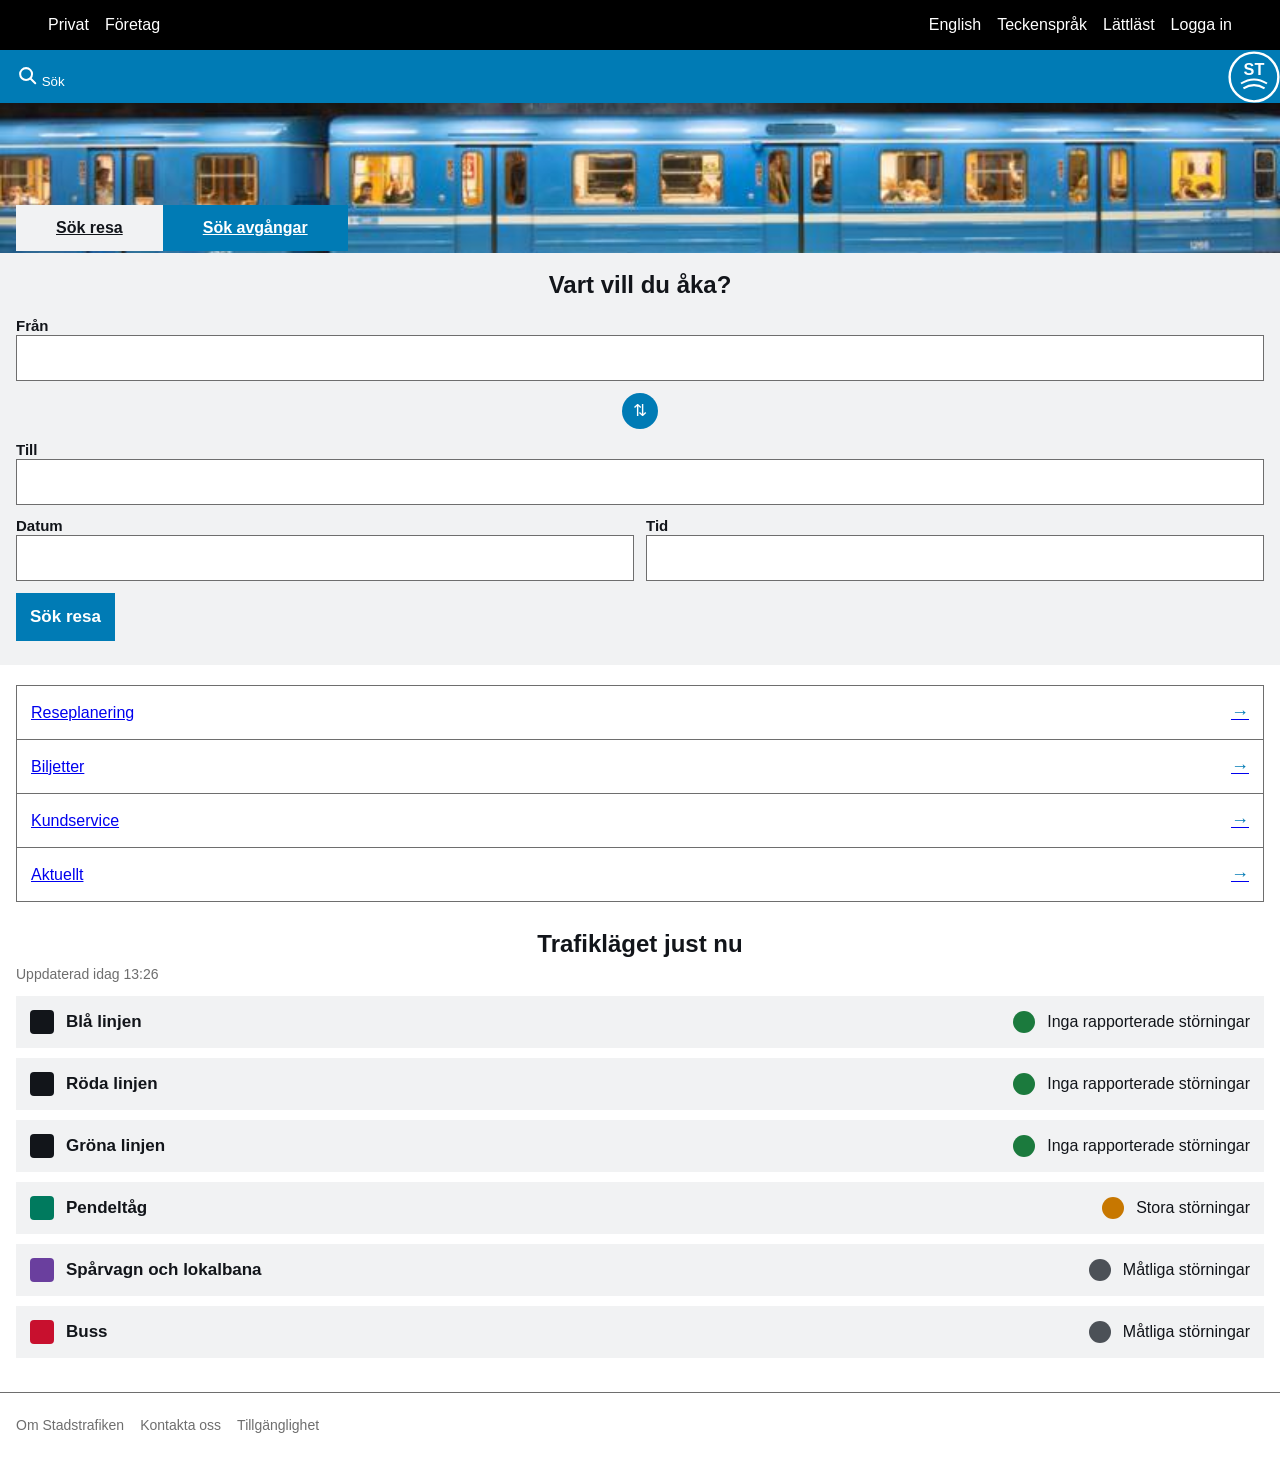
==== index.html @ 58c49cbc "Laggt till top header och påbörjat responsivitet för desktop" ====
<!DOCTYPE html>
<html lang="sv">
<head>
    <meta charset="UTF-8">
    <meta name="viewport" content="width=device-width, initial-scale=1.0">
    <link rel="stylesheet" href="css/style.css">
    <title>Stadstrafiken</title>
</head>
<body>
   
    <header class="topbar">
        <div class="top-header-bg">
        <nav class="top-header-left">
            <ul>
                <li><a href="">Privat</a></li>
                <li><a href="">Företag</a></li>
            </ul>
        </nav>
        <nav class="top-header-right">
            <ul>
                <li><a href="">English</a></li>
                <li><a href="">Teckenspråk</a></li>
                <li><a href="">Lättläst</a></li>
                <li><a href="">Logga in</a></li>
            </ul>
        </nav>
    </div>
    <nav class="main-header">
        <button class="topbar-sok">
            <svg class="ikon" viewBox="0 0 24 24" fill="none" stroke="currentColor" stroke-width="2.2" stroke-linecap="round">
                <circle cx="11" cy="11" r="6.5"/>
                <line x1="15.8" y1="15.8" x2="21" y2="21"/>
            </svg>
            <span>Sök</span>
        </button>
        <img alt="ST logga" src="img/logo.svg" class="logo">
        <button class="topbar-meny">
            <span>Meny</span>
            <svg class="ikon" viewBox="0 0 24 24" fill="none" stroke="currentColor" stroke-width="2.2" stroke-linecap="round">
                <line x1="3" y1="6" x2="21" y2="6"/>
                <line x1="3" y1="12" x2="21" y2="12"/>
                <line x1="3" y1="18" x2="21" y2="18"/>
            </svg>
        </button>
    </nav>
    </header>

    <main>
    <div class="hero">
        <nav>
        <img alt="" src="img/tunnelbana-stockholm-1-1.jpg" class="hero-bild">
        <div class="flikar">
            <a href="index.html" class="flik aktiv">Sök resa</a>
            <a href="index.html" class="flik">Sök avgångar</a>
        </div>
        </nav>
    </div>

    <div class="sokpanel">
        <h1 class="sokrubrik">Vart vill du åka?</h1>

        <form class="falt">
            <label for="fran" class="etikett">Från</label>
            <input type="text" id="fran" name="fran" class="input">
        </form>

        <button type="button" class="vaxla">⇅</button>

        <form class="falt">
            <label for="till" class="etikett">Till</label>
            <input type="text" id="till" name="till" class="input"> 
        </form>

        <div class="falt-rad">
            <form class="falt">
                <label for="datum" class="etikett">Datum</label>
                <input type="text" id="datum" name="datum" class="input">
            </form>
            <form class="falt">
                <label for="tid" class="etikett">Tid</label>
                <input type="text" id="tid" name="tid" class="input">
            </form>
        </div>

        <div role="alert" class="fel">Fel - du behöver fylla i alla fält för att kunna söka.</div>

        <button class="knapp">Sök resa</button>
    </div>

    <div class="genvagar">
        <a href="index.html" class="genvag">Reseplanering<span class="pil">→</span></a>
        <a href="index.html" class="genvag">Biljetter<span class="pil">→</span></a>
        <a href="index.html" class="genvag">Kundservice<span class="pil">→</span></a>
        <a href="index.html" class="genvag">Aktuellt<span class="pil">→</span></a>
    </div>

    <div class="trafik">
        <h2 class="trafikrubrik">Trafikläget just nu</h2>
        <p class="uppdaterad">Uppdaterad idag 13:26</p>

        <div class="linjekort">
            <span class="linjeikon tunnelbana"></span>
            <span class="linjenamn">Blå linjen</span>
            <span class="status ok"></span>
            <span class="statusnamn">Inga rapporterade störningar</span>
        </div>
        <div class="linjekort">
            <span class="linjeikon tunnelbana"></span>
            <span class="linjenamn">Röda linjen</span>
            <span class="status ok"></span>
            <span class="statusnamn">Inga rapporterade störningar</span>
        </div>
        <div class="linjekort">
            <span class="linjeikon tunnelbana"></span>
            <span class="linjenamn">Gröna linjen</span>
            <span class="status ok"></span>
            <span class="statusnamn">Inga rapporterade störningar</span>
        </div>
        <div class="linjekort">
            <span class="linjeikon pendel"></span>
            <span class="linjenamn">Pendeltåg</span>
            <span class="status varning"></span>
            <span class="statusnamn">Stora störningar</span>
        </div>
        <div class="linjekort">
            <span class="linjeikon sparvagn"></span>
            <span class="linjenamn">Spårvagn och lokalbana</span>
            <span class="status info"></span>
            <span class="statusnamn">Måtliga störningar</span>
        </div>
        <div class="linjekort">
            <span class="linjeikon buss"></span>
            <span class="linjenamn">Buss</span>
            <span class="status info"></span>
            <span class="statusnamn">Måtliga störningar</span>
        </div>
    </div>
</main>

    <footer class="fot">
        <a href="index.html" class="fot-lank">Om Stadstrafiken</a>
        <a href="index.html" class="fot-lank">Kontakta oss</a>
        <a href="index.html" class="fot-lank">Tillgänglighet</a>
    </footer>

</body>
</html>
---- css/style.css ----
* {
    margin: 0;
    padding: 0;
    box-sizing: border-box;
}

body {
    font-family: 'Helvetica Neue', Helvetica, Arial, sans-serif;
    font-size: 16px;
    color: #12151a;
    background-color: #ffffff;
}
header button{
    border: none;
    background-color: #007bb5;
    color: #ffffff;
    padding: 14px 16px;
}

/* --- Topbar --- */

/* top-header */

.topbar {

    align-items: center;
    justify-content: space-between;
    background-color: #007bb5;
    color: #ffffff;
    
}

.top-header-bg {
    background-color: black;
    display: flex;
    flex-direction: row;
    justify-content: space-between;
    padding: 1rem 3rem;
}


.top-header-left ul, 
.top-header-right ul {
list-style: none;
display: flex;
flex-direction: row;
gap: 1rem
;
    }

.top-header-left a,
.top-header-right a {
text-decoration: none;
color: white;
    }
    
.main-header {
    display: flex;
    align-items: center;
    justify-content: space-between;

    } */

.topbar-sok,
.topbar-meny {
    display: flex;
    align-items: center;
    gap: 8px;
    font-size: 16px;
    font-weight: 600;
    cursor: pointer;
}

.ikon {
    width: 22px;
    height: 22px;
    flex: 0 0 22px;
}

.logo {
    width: 52px;
    height: 52px;
}

/* --- Hero --- */

section {
    background-color: red
}

.hero {
    position: relative;
    background-color: #0e1620;
}

.hero-bild {
    display: block;
    width: 100%;
    height: 150px;
    object-fit: cover;
}

.flikar {
    display: flex;
    padding: 0 16px;
    margin-top: -48px;
    position: relative;
}

.flik {
    padding: 14px 40px;
    font-size: 16px;
    font-weight: 700;
    background-color: #007bb5;
    color: #ffffff;
    cursor: pointer;
    white-space: nowrap;
}

.flik.aktiv {
    background-color: #f1f2f3;
    color: #12151a;
    text-decoration: underline;
}

/* --- Sökpanel --- */

.sokpanel {
    background-color: #f1f2f3;
    padding: 20px 16px 24px;
}

.sokrubrik {
    font-size: 24px;
    font-weight: 700;
    text-align: center;
    margin-bottom: 18px;
}

.falt {
    margin-bottom: 12px;

}

.etikett {
    font-size: 15px;
    font-weight: 700;
    margin-bottom: 6px;
}

.input {
    width: 100%;
    font-family: inherit;
    font-size: 16px;
    padding: 13px 12px;
    border: 1px solid #6e6e6e;
    background-color: #ffffff;
}

button:focus-visible,
a:focus-visible,
.input:focus-visible {
    outline: 3px solid #000;
    outline-offset: 0px;
    box-shadow: 0 0 0 3px #fff;
}

.falt-rad {
    display: flex;
    gap: 12px;
}

.falt-rad .falt {
    flex: 1 1 0;
}

.vaxla {
    display: block;
    width: 36px;
    height: 36px;
    margin: 0 auto 12px;
    border-radius: 50%;
    background-color: #007bb5;
    color: #ffffff;
    font-size: 17px;
    line-height: 36px;
    text-align: center;
    cursor: pointer;
    border-style: none;
}

.fel {
    display: none;
    height: 3px;
    background-color: #c62828;
    margin-bottom: 12px;
}

.knapp {
    border:none;
    background-color: #007bb5;
    color: #ffffff;
    font-size: 17px;
    font-weight: 700;
    text-align: center;
    padding: 14px;
    cursor: pointer;
}

/* --- Genvägar --- */

.genvagar {
    margin: 20px 16px;
    border: 1px solid #6e6e6e;
}

.genvag {
    display: flex;
    align-items: center;
    justify-content: space-between;
    padding: 16px 14px;
    font-size: 16px;
    border-bottom: 1px solid #6e6e6e;
    cursor: pointer;
}

.genvag:last-child {
    border-bottom: 0;
}

.pil {
    color: #007bb5;
    font-size: 18px;
}

/* --- Trafikläget --- */

.trafik {
    padding: 8px 16px 24px;
}

.trafikrubrik {
    font-size: 24px;
    font-weight: 700;
    text-align: center;
    margin-bottom: 8px;
}

.uppdaterad {
    font-size: 14px;
    color: #6e6e6e;
    margin-bottom: 14px;
}

.linjekort {
    display: flex;
    align-items: center;
    gap: 12px;
    background-color: #f1f2f3;
    padding: 14px;
    margin-bottom: 10px;
}

.linjeikon {
    width: 24px;
    height: 24px;
    flex: 0 0 24px;
    border-radius: 4px;
}

.tunnelbana { background-color: #12151a; }
.pendel     { background-color: #007a5e; }
.sparvagn   { background-color: #6a3f9e; }
.buss       { background-color: #c8102e; }

.linjenamn {
    flex: 1 1 auto;
    font-size: 17px;
    font-weight: 700;
    white-space: nowrap;
}

.status {
    width: 22px;
    height: 22px;
    flex: 0 0 22px;
    border-radius: 50%;
}

.status.ok      { background-color: #1b7a3d; }
.status.varning { background-color: #c77700; }
.status.info    { background-color: #4c5157; }

/* --- Fot --- */

.fot {
    display: flex;
    flex-direction: row;
    gap:1rem;
    border-top: 1px solid #6e6e6e;
    padding: 16px;
}

.fot-lank {
    font-size: 14px;
    color: #6e6e6e;
    padding: 8px 0;
    cursor: pointer;
    text-decoration: none;
}


/* För desktop */

@media (min-width: 1280px) {

.topbar-meny{
    display: none;
}



}
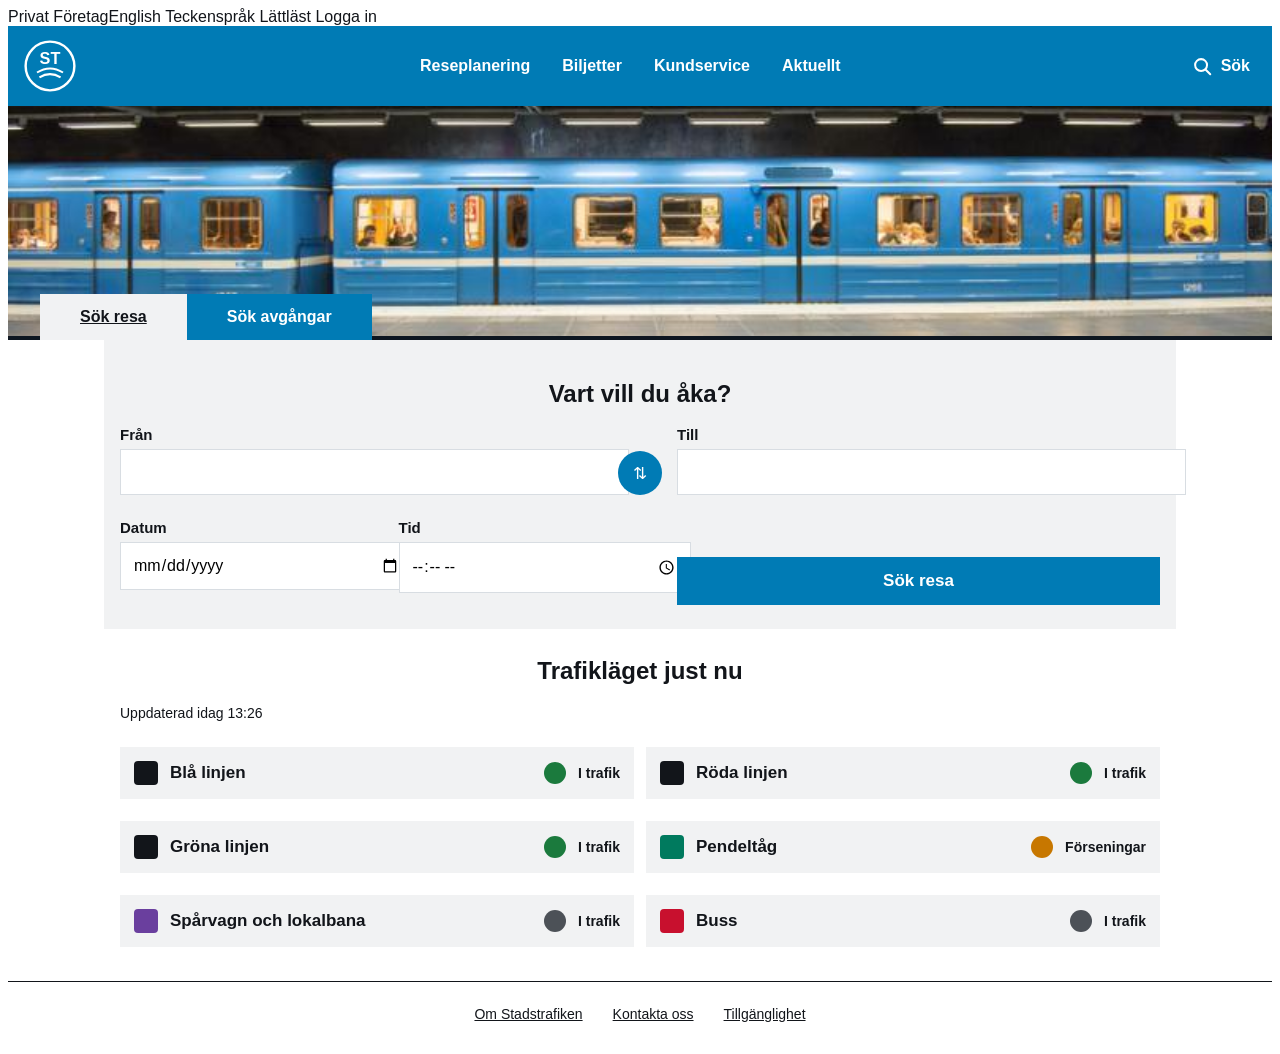
==== commit e8e0aeb6: "Merge a0968c2bd83ed293b9367aa6cf2feb76cc6368ee into 83b352bf126f0aaf589681033208000d4c8c04aa" ====
--- a/index.html
+++ b/index.html
@@ -1,147 +1,238 @@
-<!DOCTYPE html>
+<!doctype html>
 <html lang="sv">
-<head>
-    <meta charset="UTF-8">
-    <meta name="viewport" content="width=device-width, initial-scale=1.0">
-    <link rel="stylesheet" href="css/style.css">
+  <head>
+    <meta charset="UTF-8" />
+    <meta name="viewport" content="width=device-width, initial-scale=1.0" />
+    <link rel="stylesheet" href="css/style.css" />
     <title>Stadstrafiken</title>
-</head>
-<body>
-   
+  </head>
+
+  <body>
+    <div class="desktop-topbar">
+      <div>
+        <span>Privat</span>
+        <span>Företag</span>
+      </div>
+
+      <div>
+        <span>English</span>
+        <span>Teckenspråk</span>
+        <span>Lättläst</span>
+        <span>Logga in</span>
+      </div>
+    </div>
     <header class="topbar">
-        <div class="top-header-bg">
-        <nav class="top-header-left">
-            <ul>
-                <li><a href="">Privat</a></li>
-                <li><a href="">Företag</a></li>
-            </ul>
-        </nav>
-        <nav class="top-header-right">
-            <ul>
-                <li><a href="">English</a></li>
-                <li><a href="">Teckenspråk</a></li>
-                <li><a href="">Lättläst</a></li>
-                <li><a href="">Logga in</a></li>
-            </ul>
-        </nav>
+      <img src="img/logo.svg" class="logo" alt="" />
+
+      <nav class="desktop-nav">
+        <a href="#">Reseplanering</a>
+        <a href="#">Biljetter</a>
+        <a href="#">Kundservice</a>
+        <a href="#">Aktuellt</a>
+      </nav>
+
+      <button type="button" class="topbar-sok">
+        <svg
+          class="ikon"
+          viewBox="0 0 24 24"
+          fill="none"
+          stroke="currentColor"
+          stroke-width="2.2"
+          stroke-linecap="round"
+        >
+          <circle cx="11" cy="11" r="6.5" />
+          <line x1="15.8" y1="15.8" x2="21" y2="21" />
+        </svg>
+        <span>Sök</span>
+      </button>
+
+      <button type="button" class="topbar-meny">
+        <span>Meny</span>
+        <svg
+          class="ikon"
+          viewBox="0 0 24 24"
+          fill="none"
+          stroke="currentColor"
+          stroke-width="2.2"
+          stroke-linecap="round"
+        >
+          <line x1="3" y1="6" x2="21" y2="6" />
+          <line x1="3" y1="12" x2="21" y2="12" />
+          <line x1="3" y1="18" x2="21" y2="18" />
+        </svg>
+      </button>
+    </header>
+
+    <div class="hero">
+      <img
+        src="img/tunnelbana-stockholm-1-1.jpg"
+        class="hero-bild"
+        alt="Tunnelbana i Stockholm"
+      />
+
+      <nav class="flikar">
+        <button type="button" class="flik aktiv" aria-selected="true">
+          Sök resa
+        </button>
+
+        <button type="button" class="flik" aria-selected="false">
+          Sök avgångar
+        </button>
+      </nav>
     </div>
-    <nav class="main-header">
-        <button class="topbar-sok">
-            <svg class="ikon" viewBox="0 0 24 24" fill="none" stroke="currentColor" stroke-width="2.2" stroke-linecap="round">
-                <circle cx="11" cy="11" r="6.5"/>
-                <line x1="15.8" y1="15.8" x2="21" y2="21"/>
-            </svg>
-            <span>Sök</span>
-        </button>
-        <img alt="ST logga" src="img/logo.svg" class="logo">
-        <button class="topbar-meny">
-            <span>Meny</span>
-            <svg class="ikon" viewBox="0 0 24 24" fill="none" stroke="currentColor" stroke-width="2.2" stroke-linecap="round">
-                <line x1="3" y1="6" x2="21" y2="6"/>
-                <line x1="3" y1="12" x2="21" y2="12"/>
-                <line x1="3" y1="18" x2="21" y2="18"/>
-            </svg>
-        </button>
-    </nav>
-    </header>
 
     <main>
-    <div class="hero">
-        <nav>
-        <img alt="" src="img/tunnelbana-stockholm-1-1.jpg" class="hero-bild">
-        <div class="flikar">
-            <a href="index.html" class="flik aktiv">Sök resa</a>
-            <a href="index.html" class="flik">Sök avgångar</a>
-        </div>
-        </nav>
-    </div>
-
-    <div class="sokpanel">
+      <section class="sokpanel">
         <h1 class="sokrubrik">Vart vill du åka?</h1>
 
-        <form class="falt">
-            <label for="fran" class="etikett">Från</label>
-            <input type="text" id="fran" name="fran" class="input">
+        <form>
+          <div class="falt">
+            <label for="fran" class="etikett"> Från </label>
+
+            <input
+              type="text"
+              id="fran"
+              class="input"
+              autocomplete="street-address"
+            />
+          </div>
+
+          <button
+            type="button"
+            class="vaxla"
+            aria-label="Byt plats på från och till"
+          >
+            ⇅
+          </button>
+
+          <div class="falt">
+            <label for="till" class="etikett"> Till </label>
+
+            <input
+              type="text"
+              id="till"
+              class="input"
+              autocomplete="street-address"
+            />
+          </div>
+
+          <div class="falt-rad">
+            <div class="falt">
+              <label for="datum" class="etikett"> Datum </label>
+
+              <input type="date" id="datum" class="input" />
+            </div>
+
+            <div class="falt">
+              <label for="tid" class="etikett"> Tid </label>
+
+              <input type="time" id="tid" class="input" />
+            </div>
+          </div>
+
+          <div class="fel" role="alert">
+            Något gick fel. Kontrollera dina uppgifter och försök igen.
+          </div>
+
+          <button type="submit" class="knapp">Sök resa</button>
         </form>
-
-        <button type="button" class="vaxla">⇅</button>
-
-        <form class="falt">
-            <label for="till" class="etikett">Till</label>
-            <input type="text" id="till" name="till" class="input"> 
-        </form>
-
-        <div class="falt-rad">
-            <form class="falt">
-                <label for="datum" class="etikett">Datum</label>
-                <input type="text" id="datum" name="datum" class="input">
-            </form>
-            <form class="falt">
-                <label for="tid" class="etikett">Tid</label>
-                <input type="text" id="tid" name="tid" class="input">
-            </form>
-        </div>
-
-        <div role="alert" class="fel">Fel - du behöver fylla i alla fält för att kunna söka.</div>
-
-        <button class="knapp">Sök resa</button>
-    </div>
-
-    <div class="genvagar">
-        <a href="index.html" class="genvag">Reseplanering<span class="pil">→</span></a>
-        <a href="index.html" class="genvag">Biljetter<span class="pil">→</span></a>
-        <a href="index.html" class="genvag">Kundservice<span class="pil">→</span></a>
-        <a href="index.html" class="genvag">Aktuellt<span class="pil">→</span></a>
-    </div>
-
-    <div class="trafik">
+      </section>
+
+      <section class="genvagar">
+        <a href="#" class="genvag">
+          Reseplanering
+          <span class="pil">→</span>
+        </a>
+
+        <a href="#" class="genvag">
+          Biljetter
+          <span class="pil">→</span>
+        </a>
+
+        <a href="#" class="genvag">
+          Kundservice
+          <span class="pil">→</span>
+        </a>
+
+        <a href="#" class="genvag">
+          Aktuellt
+          <span class="pil">→</span>
+        </a>
+      </section>
+
+      <section class="trafik">
         <h2 class="trafikrubrik">Trafikläget just nu</h2>
-        <p class="uppdaterad">Uppdaterad idag 13:26</p>
-
-        <div class="linjekort">
-            <span class="linjeikon tunnelbana"></span>
-            <span class="linjenamn">Blå linjen</span>
-            <span class="status ok"></span>
-            <span class="statusnamn">Inga rapporterade störningar</span>
-        </div>
-        <div class="linjekort">
-            <span class="linjeikon tunnelbana"></span>
-            <span class="linjenamn">Röda linjen</span>
-            <span class="status ok"></span>
-            <span class="statusnamn">Inga rapporterade störningar</span>
-        </div>
-        <div class="linjekort">
-            <span class="linjeikon tunnelbana"></span>
-            <span class="linjenamn">Gröna linjen</span>
-            <span class="status ok"></span>
-            <span class="statusnamn">Inga rapporterade störningar</span>
-        </div>
-        <div class="linjekort">
-            <span class="linjeikon pendel"></span>
-            <span class="linjenamn">Pendeltåg</span>
-            <span class="status varning"></span>
-            <span class="statusnamn">Stora störningar</span>
-        </div>
-        <div class="linjekort">
-            <span class="linjeikon sparvagn"></span>
-            <span class="linjenamn">Spårvagn och lokalbana</span>
-            <span class="status info"></span>
-            <span class="statusnamn">Måtliga störningar</span>
-        </div>
-        <div class="linjekort">
-            <span class="linjeikon buss"></span>
-            <span class="linjenamn">Buss</span>
-            <span class="status info"></span>
-            <span class="statusnamn">Måtliga störningar</span>
-        </div>
-    </div>
-</main>
+
+        <div class="uppdaterad">Uppdaterad idag 13:26</div>
+
+        <div class="linjekort">
+          <span class="linjeikon tunnelbana"></span>
+
+          <span class="linjenamn"> Blå linjen </span>
+
+          <span class="status ok"></span>
+
+          <span class="status-text"> I trafik </span>
+        </div>
+
+        <div class="linjekort">
+          <span class="linjeikon tunnelbana"></span>
+
+          <span class="linjenamn"> Röda linjen </span>
+
+          <span class="status ok"></span>
+
+          <span class="status-text"> I trafik </span>
+        </div>
+
+        <div class="linjekort">
+          <span class="linjeikon tunnelbana"></span>
+
+          <span class="linjenamn"> Gröna linjen </span>
+
+          <span class="status ok"></span>
+
+          <span class="status-text"> I trafik </span>
+        </div>
+
+        <div class="linjekort">
+          <span class="linjeikon pendel"></span>
+
+          <span class="linjenamn"> Pendeltåg </span>
+
+          <span class="status varning"></span>
+
+          <span class="status-text"> Förseningar </span>
+        </div>
+
+        <div class="linjekort">
+          <span class="linjeikon sparvagn"></span>
+
+          <span class="linjenamn"> Spårvagn och lokalbana </span>
+
+          <span class="status info"></span>
+
+          <span class="status-text"> I trafik </span>
+        </div>
+
+        <div class="linjekort">
+          <span class="linjeikon buss"></span>
+
+          <span class="linjenamn"> Buss </span>
+
+          <span class="status info"></span>
+
+          <span class="status-text"> I trafik </span>
+        </div>
+      </section>
+    </main>
 
     <footer class="fot">
-        <a href="index.html" class="fot-lank">Om Stadstrafiken</a>
-        <a href="index.html" class="fot-lank">Kontakta oss</a>
-        <a href="index.html" class="fot-lank">Tillgänglighet</a>
+      <a href="#" class="fot-lank"> Om Stadstrafiken </a>
+
+      <a href="#" class="fot-lank"> Kontakta oss </a>
+
+      <a href="#" class="fot-lank"> Tillgänglighet </a>
     </footer>
-
-</body>
+  </body>
 </html>
--- a/css/style.css
+++ b/css/style.css
@@ -1,4 +1,4 @@
-* {
+• {.
     margin: 0;
     padding: 0;
     box-sizing: border-box;
@@ -7,59 +7,25 @@
 body {
     font-family: 'Helvetica Neue', Helvetica, Arial, sans-serif;
     font-size: 16px;
-    color: #12151a;
-    background-color: #ffffff;
-}
-header button{
-    border: none;
-    background-color: #007bb5;
-    color: #ffffff;
-    padding: 14px 16px;
+    color: #12151A;
+    background-color: #FFFFFF;
+}
+
+button,
+input {
+    font: inherit;
 }
 
 /* --- Topbar --- */
 
-/* top-header */
-
 .topbar {
-
+    display: flex;
     align-items: center;
     justify-content: space-between;
-    background-color: #007bb5;
-    color: #ffffff;
-    
-}
-
-.top-header-bg {
-    background-color: black;
-    display: flex;
-    flex-direction: row;
-    justify-content: space-between;
-    padding: 1rem 3rem;
-}
-
-
-.top-header-left ul, 
-.top-header-right ul {
-list-style: none;
-display: flex;
-flex-direction: row;
-gap: 1rem
-;
-    }
-
-.top-header-left a,
-.top-header-right a {
-text-decoration: none;
-color: white;
-    }
-    
-.main-header {
-    display: flex;
-    align-items: center;
-    justify-content: space-between;
-
-    } */
+    background-color: #007BB5;
+    color: #FFFFFF;
+    padding: 14px 16px;
+}
 
 .topbar-sok,
 .topbar-meny {
@@ -69,6 +35,19 @@
     font-size: 16px;
     font-weight: 600;
     cursor: pointer;
+    background: none;
+    border: 0;
+    color: inherit;
+}
+
+.desktop-nav {
+    display: none;
+}
+
+.desktop-nav a {
+    color: #FFFFFF;
+    text-decoration: none;
+    font-weight: 700;
 }
 
 .ikon {
@@ -84,13 +63,9 @@
 
 /* --- Hero --- */
 
-section {
-    background-color: red
-}
-
 .hero {
     position: relative;
-    background-color: #0e1620;
+    background-color: #0E1620;
 }
 
 .hero-bild {
@@ -111,22 +86,23 @@
     padding: 14px 40px;
     font-size: 16px;
     font-weight: 700;
-    background-color: #007bb5;
-    color: #ffffff;
+    background-color: #007BB5;
+    color: #FFFFFF;
     cursor: pointer;
     white-space: nowrap;
+    border: 0;
 }
 
 .flik.aktiv {
-    background-color: #f1f2f3;
-    color: #12151a;
+    background-color: #F1F2F3;
+    color: #12151A;
     text-decoration: underline;
 }
 
 /* --- Sökpanel --- */
 
 .sokpanel {
-    background-color: #f1f2f3;
+    background-color: #F1F2F3;
     padding: 20px 16px 24px;
 }
 
@@ -139,10 +115,10 @@
 
 .falt {
     margin-bottom: 12px;
-
 }
 
 .etikett {
+    display: block;
     font-size: 15px;
     font-weight: 700;
     margin-bottom: 6px;
@@ -153,16 +129,19 @@
     font-family: inherit;
     font-size: 16px;
     padding: 13px 12px;
-    border: 1px solid #6e6e6e;
-    background-color: #ffffff;
+    border: 1px solid #D8DDE2;
+    background-color: #FFFFFF;
+}
+
+.input:focus-visible {
+    outline: 3px solid #12151A;
+    border-color: #007BB5;
 }
 
 button:focus-visible,
-a:focus-visible,
-.input:focus-visible {
-    outline: 3px solid #000;
-    outline-offset: 0px;
-    box-shadow: 0 0 0 3px #fff;
+a:focus-visible {
+    outline: 3px solid #12151A;
+    outline-offset: 2px;
 }
 
 .falt-rad {
@@ -175,43 +154,42 @@
 }
 
 .vaxla {
-    display: block;
     width: 36px;
     height: 36px;
     margin: 0 auto 12px;
     border-radius: 50%;
-    background-color: #007bb5;
-    color: #ffffff;
+    background-color: #007BB5;
+    color: #FFFFFF;
     font-size: 17px;
     line-height: 36px;
     text-align: center;
     cursor: pointer;
-    border-style: none;
+    border: 0;
 }
 
 .fel {
     display: none;
     height: 3px;
-    background-color: #c62828;
+    background-color: #C62828;
     margin-bottom: 12px;
 }
 
 .knapp {
-    border:none;
-    background-color: #007bb5;
-    color: #ffffff;
+    background-color: #007BB5;
+    color: #FFFFFF;
     font-size: 17px;
     font-weight: 700;
     text-align: center;
     padding: 14px;
     cursor: pointer;
+    border: 0;
 }
 
 /* --- Genvägar --- */
 
 .genvagar {
     margin: 20px 16px;
-    border: 1px solid #6e6e6e;
+    border: 1px solid #E4E6E8;
 }
 
 .genvag {
@@ -220,8 +198,10 @@
     justify-content: space-between;
     padding: 16px 14px;
     font-size: 16px;
-    border-bottom: 1px solid #6e6e6e;
-    cursor: pointer;
+    border-bottom: 1px solid #E4E6E8;
+    cursor: pointer;
+    color: #12151A;
+    text-decoration: none;
 }
 
 .genvag:last-child {
@@ -229,7 +209,7 @@
 }
 
 .pil {
-    color: #007bb5;
+    color: #007BB5;
     font-size: 18px;
 }
 
@@ -248,7 +228,7 @@
 
 .uppdaterad {
     font-size: 14px;
-    color: #6e6e6e;
+    color: #12151A;
     margin-bottom: 14px;
 }
 
@@ -256,7 +236,7 @@
     display: flex;
     align-items: center;
     gap: 12px;
-    background-color: #f1f2f3;
+    background-color: #F1F2F3;
     padding: 14px;
     margin-bottom: 10px;
 }
@@ -268,10 +248,21 @@
     border-radius: 4px;
 }
 
-.tunnelbana { background-color: #12151a; }
-.pendel     { background-color: #007a5e; }
-.sparvagn   { background-color: #6a3f9e; }
-.buss       { background-color: #c8102e; }
+.tunnelbana {
+    background-color: #12151A;
+}
+
+.pendel {
+    background-color: #007A5E;
+}
+
+.sparvagn {
+    background-color: #6A3F9E;
+}
+
+.buss {
+    background-color: #C8102E;
+}
 
 .linjenamn {
     flex: 1 1 auto;
@@ -287,37 +278,120 @@
     border-radius: 50%;
 }
 
-.status.ok      { background-color: #1b7a3d; }
-.status.varning { background-color: #c77700; }
-.status.info    { background-color: #4c5157; }
-
-/* --- Fot --- */
+.status-text {
+    font-size: 14px;
+    font-weight: 600;
+    white-space: nowrap;
+}
+
+.status.ok {
+    background-color: #1B7A3D;
+}
+
+.status.varning {
+    background-color: #C77700;
+}
+
+.status.info {
+    background-color: #4C5157;
+}
+
+/* --- Footer --- */
 
 .fot {
-    display: flex;
-    flex-direction: row;
-    gap:1rem;
-    border-top: 1px solid #6e6e6e;
+    border-top: 1px solid #12151A;
     padding: 16px;
 }
 
 .fot-lank {
+    display: block;
     font-size: 14px;
-    color: #6e6e6e;
+    color: #12151A;
     padding: 8px 0;
     cursor: pointer;
-    text-decoration: none;
-}
-
-
-/* För desktop */
-
-@media (min-width: 1280px) {
-
-.topbar-meny{
-    display: none;
-}
-
-
-
+}
+
+/* --- Desktop --- */
+
+@media (min-width: 768px) {
+    .desktop-topbar {
+        display: flex;
+    }
+}
+    .desktop-nav {
+        display: flex;
+        gap: 32px;
+    }
+
+    .topbar-meny {
+        display: none;
+    }
+
+    .hero-bild {
+        height: 230px;
+    }
+
+    .flikar {
+        max-width: 1200px;
+        margin: -42px auto 0;
+        padding: 0;
+    }
+
+    .sokpanel {
+        max-width: 1040px;
+        margin: 0 auto;
+    }
+
+    .sokpanel form {
+        display: grid;
+        grid-template-columns: 1fr 50px 1fr;
+        gap: 12px;
+        align-items: end;
+    }
+
+    .sokpanel form > .falt:first-of-type {
+        grid-column: 1;
+    }
+
+    .vaxla {
+        width: 44px;
+        height: 44px;
+        line-height: 44px;
+        grid-column: 2;
+    }
+
+    .sokpanel form > .falt:nth-of-type(2) {
+        grid-column: 3;
+    }
+
+    .falt-rad {
+        grid-column: 1 / 3;
+    }
+
+    .knapp {
+        grid-column: 3;
+    }
+
+    .genvagar {
+        display: none;
+    }
+
+    .trafik {
+        max-width: 1040px;
+        margin: 0 auto;
+        display: grid;
+        grid-template-columns: 1fr 1fr;
+        gap: 12px;
+    }
+
+    .trafikrubrik,
+    .uppdaterad {
+        grid-column: 1 / 3;
+    }
+
+    .fot {
+        display: flex;
+        justify-content: center;
+        gap: 30px;
+    }
 }
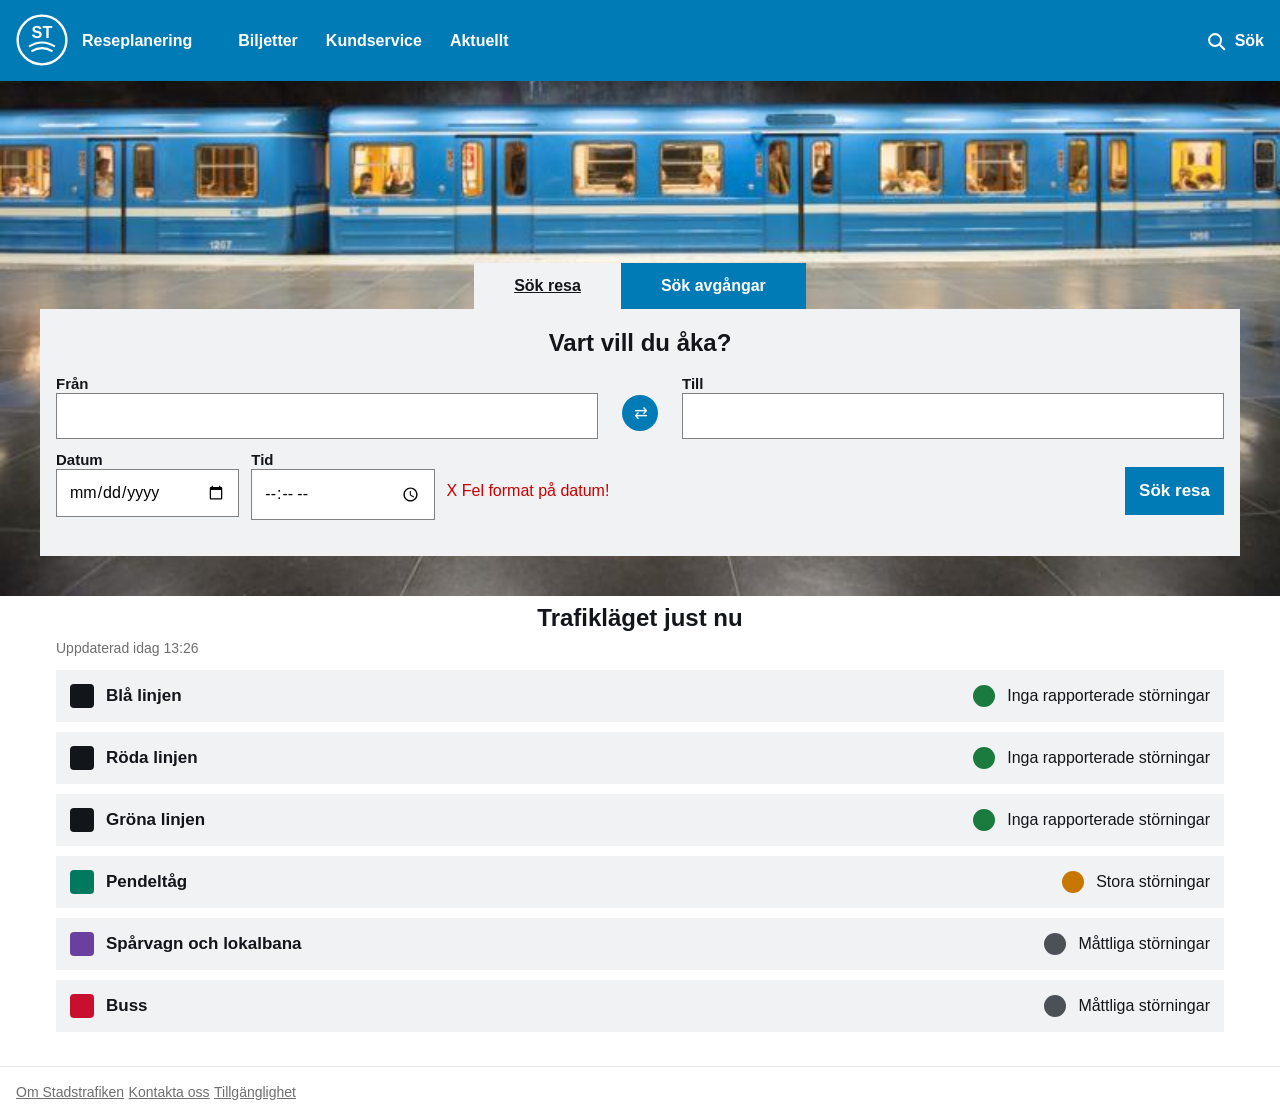
==== commit 0c270113: "Merge 0a8fadbfe5cb15181092ebf21c129e0813890d3e into 83b352bf126f0aaf589681033208000d4c8c04aa" ====
--- a/index.html
+++ b/index.html
@@ -6,233 +6,171 @@
     <link rel="stylesheet" href="css/style.css" />
     <title>Stadstrafiken</title>
   </head>
+  <body>
+    <header>
+      <nav class="topbar">
+        <div class="logo-section">
+          <img
+            src="img/logo.svg"
+            class="logo"
+            alt="ST loggan med run vit cirkel och två bågiga vita linjer"
+          />
+          <div role="navigation" class="genvagar-top">
+            <a href="" class="genvag"
+              >Reseplanering<span class="pil">→</span></a
+            >
+            <a href="" class="genvag">Biljetter</a>
+            <a href="" class="genvag">Kundservice</a>
+            <a href="" class="genvag">Aktuellt</a>
+          </div>
+        </div>
+        <button class="topbar-sok">
+          <svg
+            class="ikon"
+            viewBox="0 0 24 24"
+            fill="none"
+            stroke="currentColor"
+            stroke-width="2.2"
+            stroke-linecap="round"
+          >
+            <circle cx="11" cy="11" r="6.5" />
+            <line x1="15.8" y1="15.8" x2="21" y2="21" />
+          </svg>
 
-  <body>
-    <div class="desktop-topbar">
-      <div>
-        <span>Privat</span>
-        <span>Företag</span>
+          <span>Sök</span>
+        </button>
+        <button class="topbar-meny">
+          <span>Meny</span>
+          <svg
+            class="ikon"
+            viewBox="0 0 24 24"
+            fill="none"
+            stroke="currentColor"
+            stroke-width="2.2"
+            stroke-linecap="round"
+          >
+            <line x1="3" y1="6" x2="21" y2="6" />
+            <line x1="3" y1="12" x2="21" y2="12" />
+            <line x1="3" y1="18" x2="21" y2="18" />
+          </svg>
+        </button>
+      </nav>
+    </header>
+
+    <main>
+      <div class="hero">
+        <img src="img/tunnelbana-stockholm-1-1.jpg" class="hero-bild" alt="" />
       </div>
 
-      <div>
-        <span>English</span>
-        <span>Teckenspråk</span>
-        <span>Lättläst</span>
-        <span>Logga in</span>
-      </div>
-    </div>
-    <header class="topbar">
-      <img src="img/logo.svg" class="logo" alt="" />
+      <div class="form-section">
+        <div class="flikar">
+          <button class="flik aktiv">Sök resa</button>
+          <button class="flik">Sök avgångar</button>
+        </div>
 
-      <nav class="desktop-nav">
-        <a href="#">Reseplanering</a>
-        <a href="#">Biljetter</a>
-        <a href="#">Kundservice</a>
-        <a href="#">Aktuellt</a>
-      </nav>
-
-      <button type="button" class="topbar-sok">
-        <svg
-          class="ikon"
-          viewBox="0 0 24 24"
-          fill="none"
-          stroke="currentColor"
-          stroke-width="2.2"
-          stroke-linecap="round"
-        >
-          <circle cx="11" cy="11" r="6.5" />
-          <line x1="15.8" y1="15.8" x2="21" y2="21" />
-        </svg>
-        <span>Sök</span>
-      </button>
-
-      <button type="button" class="topbar-meny">
-        <span>Meny</span>
-        <svg
-          class="ikon"
-          viewBox="0 0 24 24"
-          fill="none"
-          stroke="currentColor"
-          stroke-width="2.2"
-          stroke-linecap="round"
-        >
-          <line x1="3" y1="6" x2="21" y2="6" />
-          <line x1="3" y1="12" x2="21" y2="12" />
-          <line x1="3" y1="18" x2="21" y2="18" />
-        </svg>
-      </button>
-    </header>
-
-    <div class="hero">
-      <img
-        src="img/tunnelbana-stockholm-1-1.jpg"
-        class="hero-bild"
-        alt="Tunnelbana i Stockholm"
-      />
-
-      <nav class="flikar">
-        <button type="button" class="flik aktiv" aria-selected="true">
-          Sök resa
-        </button>
-
-        <button type="button" class="flik" aria-selected="false">
-          Sök avgångar
-        </button>
-      </nav>
-    </div>
-
-    <main>
-      <section class="sokpanel">
-        <h1 class="sokrubrik">Vart vill du åka?</h1>
-
-        <form>
-          <div class="falt">
-            <label for="fran" class="etikett"> Från </label>
-
-            <input
-              type="text"
-              id="fran"
-              class="input"
-              autocomplete="street-address"
-            />
-          </div>
-
-          <button
-            type="button"
-            class="vaxla"
-            aria-label="Byt plats på från och till"
-          >
-            ⇅
-          </button>
-
-          <div class="falt">
-            <label for="till" class="etikett"> Till </label>
-
-            <input
-              type="text"
-              id="till"
-              class="input"
-              autocomplete="street-address"
-            />
-          </div>
-
-          <div class="falt-rad">
+        <form action="" class="sokpanel">
+          <h1 class="sokrubrik">Vart vill du åka?</h1>
+          <div class="destination-section">
             <div class="falt">
-              <label for="datum" class="etikett"> Datum </label>
-
-              <input type="date" id="datum" class="input" />
+              <label for="from" class="etikett">Från</label>
+              <input
+                type="text"
+                class="input"
+                id="from"
+                name="from"
+                autocomplete="address-line1"
+              />
             </div>
 
+            <button class="vaxla">⇅</button>
+
             <div class="falt">
-              <label for="tid" class="etikett"> Tid </label>
-
-              <input type="time" id="tid" class="input" />
+              <label for="to" class="etikett">Till</label>
+              <input
+                type="text"
+                class="input"
+                id="to"
+                name="to"
+                autocomplete="address-line1"
+              />
             </div>
           </div>
 
-          <div class="fel" role="alert">
-            Något gick fel. Kontrollera dina uppgifter och försök igen.
+          <div class="form-actions">
+            <div class="date-picker">
+              <div class="falt-rad">
+                <div class="falt">
+                  <label for="date" class="etikett">Datum</label>
+                  <input type="date" class="input" name="date" />
+                </div>
+                <div class="falt">
+                  <label for="time" class="etikett">Tid</label>
+                  <input type="time" class="input" name="time" />
+                </div>
+              </div>
+
+              <div class="fel" role="alert">X Fel format på datum!</div>
+            </div>
+
+            <button class="knapp">Sök resa</button>
           </div>
+        </form>
+      </div>
 
-          <button type="submit" class="knapp">Sök resa</button>
-        </form>
-      </section>
+      <nav role="navigation" class="genvagar">
+        <a href="" class="genvag">Reseplanering<span class="pil">→</span></a>
+        <a href="" class="genvag">Biljetter<span class="pil">→</span></a>
+        <a href="" class="genvag">Kundservice<span class="pil">→</span></a>
+        <a href="" class="genvag">Aktuellt<span class="pil">→</span></a>
+      </nav>
 
-      <section class="genvagar">
-        <a href="#" class="genvag">
-          Reseplanering
-          <span class="pil">→</span>
-        </a>
-
-        <a href="#" class="genvag">
-          Biljetter
-          <span class="pil">→</span>
-        </a>
-
-        <a href="#" class="genvag">
-          Kundservice
-          <span class="pil">→</span>
-        </a>
-
-        <a href="#" class="genvag">
-          Aktuellt
-          <span class="pil">→</span>
-        </a>
-      </section>
-
-      <section class="trafik">
+      <div class="trafik">
         <h2 class="trafikrubrik">Trafikläget just nu</h2>
-
         <div class="uppdaterad">Uppdaterad idag 13:26</div>
 
         <div class="linjekort">
           <span class="linjeikon tunnelbana"></span>
-
-          <span class="linjenamn"> Blå linjen </span>
-
+          <span class="linjenamn">Blå linjen</span>
           <span class="status ok"></span>
-
-          <span class="status-text"> I trafik </span>
+          <span>Inga rapporterade störningar</span>
         </div>
-
         <div class="linjekort">
           <span class="linjeikon tunnelbana"></span>
-
-          <span class="linjenamn"> Röda linjen </span>
-
+          <span class="linjenamn">Röda linjen</span>
           <span class="status ok"></span>
-
-          <span class="status-text"> I trafik </span>
+          <span>Inga rapporterade störningar</span>
         </div>
-
         <div class="linjekort">
           <span class="linjeikon tunnelbana"></span>
-
-          <span class="linjenamn"> Gröna linjen </span>
-
+          <span class="linjenamn">Gröna linjen</span>
           <span class="status ok"></span>
-
-          <span class="status-text"> I trafik </span>
+          <span>Inga rapporterade störningar</span>
         </div>
-
         <div class="linjekort">
           <span class="linjeikon pendel"></span>
-
-          <span class="linjenamn"> Pendeltåg </span>
-
+          <span class="linjenamn">Pendeltåg</span>
           <span class="status varning"></span>
-
-          <span class="status-text"> Förseningar </span>
+          <span>Stora störningar</span>
         </div>
-
         <div class="linjekort">
           <span class="linjeikon sparvagn"></span>
-
-          <span class="linjenamn"> Spårvagn och lokalbana </span>
-
+          <span class="linjenamn">Spårvagn och lokalbana</span>
           <span class="status info"></span>
-
-          <span class="status-text"> I trafik </span>
+          <span>Måttliga störningar</span>
         </div>
-
         <div class="linjekort">
           <span class="linjeikon buss"></span>
-
-          <span class="linjenamn"> Buss </span>
-
+          <span class="linjenamn">Buss</span>
           <span class="status info"></span>
-
-          <span class="status-text"> I trafik </span>
+          <span>Måttliga störningar</span>
         </div>
-      </section>
+      </div>
     </main>
 
     <footer class="fot">
-      <a href="#" class="fot-lank"> Om Stadstrafiken </a>
-
-      <a href="#" class="fot-lank"> Kontakta oss </a>
-
-      <a href="#" class="fot-lank"> Tillgänglighet </a>
+      <a href="" class="fot-lank">Om Stadstrafiken</a>
+      <a href="" class="fot-lank">Kontakta oss</a>
+      <a href="" class="fot-lank">Tillgänglighet</a>
     </footer>
   </body>
 </html>
--- a/css/style.css
+++ b/css/style.css
@@ -1,397 +1,393 @@
-• {.
-    margin: 0;
-    padding: 0;
-    box-sizing: border-box;
+* {
+  margin: 0;
+  padding: 0;
+  box-sizing: border-box;
 }
 
 body {
-    font-family: 'Helvetica Neue', Helvetica, Arial, sans-serif;
-    font-size: 16px;
-    color: #12151A;
-    background-color: #FFFFFF;
-}
-
-button,
-input {
-    font: inherit;
+  font-family: "Helvetica Neue", Helvetica, Arial, sans-serif;
+  font-size: 16px;
+  color: #12151a;
+  background-color: #ffffff;
+
+  button {
+    border: none;
+  }
 }
 
 /* --- Topbar --- */
 
 .topbar {
+  display: flex;
+  align-items: center;
+  justify-content: space-between;
+  background-color: #007bb5;
+  color: #ffffff;
+  padding: 14px 16px;
+}
+
+.topbar-sok,
+.topbar-meny {
+  display: flex;
+  align-items: center;
+  gap: 8px;
+  font-size: 16px;
+  font-weight: 600;
+  cursor: pointer;
+  display: block;
+}
+
+.topbar-sok {
+  display: flex;
+  color: #fff;
+  align-items: center;
+  background: transparent;
+  order: -1;
+}
+
+.ikon {
+  width: 22px;
+  height: 22px;
+  flex: 0 0 22px;
+}
+
+.logo {
+  width: 52px;
+  height: 52px;
+}
+
+/* --- Hero --- */
+
+.hero {
+  position: relative;
+  background-color: #0e1620;
+}
+
+.hero-bild {
+  display: block;
+  object-position: bottom;
+  width: 100%;
+  height: 150px;
+  object-fit: cover;
+}
+
+.flikar {
+  display: flex;
+  padding: 0 16px;
+  margin-top: -48px;
+  position: relative;
+}
+
+.flik {
+  border: none;
+  padding: 14px 40px;
+  font-size: 16px;
+  font-weight: 700;
+  background-color: #007bb5;
+  color: #ffffff;
+  cursor: pointer;
+  white-space: nowrap;
+}
+
+.flik.aktiv {
+  background-color: #f1f2f3;
+  color: #12151a;
+  text-decoration: underline;
+}
+
+/* --- Sökpanel --- */
+
+.destination-section {
+  display: flex;
+  flex-direction: column;
+  align-items: center;
+  justify-content: space-between;
+  gap: 24px;
+}
+
+.sokpanel {
+  background-color: #f1f2f3;
+  padding: 20px 16px 24px;
+}
+
+.sokrubrik {
+  font-size: 24px;
+  font-weight: 700;
+  text-align: center;
+  margin-bottom: 18px;
+}
+
+.falt {
+  margin-bottom: 12px;
+}
+
+.etikett {
+  font-size: 15px;
+  font-weight: 700;
+  margin-bottom: 6px;
+}
+
+.input {
+  width: 100%;
+  font-family: inherit;
+  font-size: 16px;
+  padding: 13px 12px;
+  border: 1px solid #7e8082;
+  background-color: #ffffff;
+}
+
+.input:focus {
+  border-color: #fb00ff;
+}
+
+.input:focus-visible,
+button:focus-visible,
+a:focus-visible {
+  outline: 3px solid #fb00ff;
+}
+
+.falt-rad {
+  display: flex;
+  gap: 12px;
+}
+
+.falt-rad .falt {
+  flex: 1 1 0;
+}
+
+.falt {
+  width: 100%;
+  margin-bottom: 12px;
+}
+
+.vaxla {
+  width: 36px;
+  height: 36px;
+  border-radius: 50%;
+  background-color: #007bb5;
+  color: #ffffff;
+  font-size: 17px;
+  line-height: 36px;
+  text-align: center;
+  cursor: pointer;
+}
+
+.fel {
+  display: block;
+  color: #c70000;
+  margin-bottom: 12px;
+}
+
+.knapp {
+  background-color: #007bb5;
+  color: #ffffff;
+  font-size: 17px;
+  font-weight: 700;
+  text-align: center;
+  padding: 14px;
+  cursor: pointer;
+}
+
+/* --- Genvägar --- */
+
+.genvagar-top {
+  display: none;
+}
+
+.genvagar {
+  margin: 20px 16px;
+  border: 1px solid #e4e6e8;
+}
+
+.genvag {
+  display: flex;
+  align-items: center;
+  justify-content: space-between;
+  padding: 16px 14px;
+  font-size: 16px;
+  border-bottom: 1px solid #e4e6e8;
+  cursor: pointer;
+}
+
+.genvag:last-child {
+  border-bottom: 0;
+}
+
+.pil {
+  color: #007bb5;
+  font-size: 18px;
+}
+
+/* --- Trafikläget --- */
+
+.trafik {
+  margin-inline: 40px;
+  padding: 8px 16px 24px;
+}
+
+.trafikrubrik {
+  font-size: 24px;
+  font-weight: 700;
+  text-align: center;
+  margin-bottom: 8px;
+}
+
+.uppdaterad {
+  font-size: 14px;
+  color: #6e6e6e;
+  margin-bottom: 14px;
+}
+
+.linjekort {
+  display: flex;
+  align-items: center;
+  gap: 12px;
+  background-color: #f1f2f3;
+  padding: 14px;
+  margin-bottom: 10px;
+}
+
+.linjeikon {
+  width: 24px;
+  height: 24px;
+  flex: 0 0 24px;
+  border-radius: 4px;
+}
+
+.tunnelbana {
+  background-color: #12151a;
+}
+.pendel {
+  background-color: #007a5e;
+}
+.sparvagn {
+  background-color: #6a3f9e;
+}
+.buss {
+  background-color: #c8102e;
+}
+
+.linjenamn {
+  flex: 1 1 auto;
+  font-size: 17px;
+  font-weight: 700;
+  white-space: nowrap;
+}
+
+.status {
+  width: 22px;
+  height: 22px;
+  flex: 0 0 22px;
+  border-radius: 50%;
+}
+
+.status.ok {
+  background-color: #1b7a3d;
+}
+.status.varning {
+  background-color: #c77700;
+}
+.status.info {
+  background-color: #4c5157;
+}
+
+/* --- Fot --- */
+
+.fot {
+  border-top: 1px solid #e4e6e8;
+  padding: 16px;
+}
+
+.fot-lank {
+  font-size: 14px;
+  color: #6e6e6e;
+  padding: 8px 0;
+  cursor: pointer;
+}
+
+@media (min-width: 1200px) {
+  main {
+    display: grid;
+  }
+
+  .hero,
+  .form-section {
+    grid-area: 1/1;
+  }
+
+  .form-section {
+    padding: 230px 0 40px 0;
+    position: relative;
+    margin-inline: 40px;
+  }
+
+  .hero {
+    img {
+      position: absolute;
+      height: 100%;
+    }
+  }
+
+  .flikar {
+    justify-content: center;
+  }
+
+  .genvagar {
+    display: none;
+  }
+
+  .genvag {
+    color: #fff;
+    text-decoration: none;
+    border: none;
+    font-weight: 700;
+  }
+
+  .genvagar-top {
     display: flex;
+  }
+
+  .topbar-meny {
+    display: none;
+  }
+
+  .topbar-sok {
+    order: 2;
+  }
+
+  .logo-section {
+    display: flex;
+  }
+
+  .destination-section {
+    flex-direction: row;
     align-items: center;
     justify-content: space-between;
-    background-color: #007BB5;
-    color: #FFFFFF;
-    padding: 14px 16px;
-}
-
-.topbar-sok,
-.topbar-meny {
+    gap: 24px;
+  }
+
+  .falt {
+    margin-bottom: 12px;
+  }
+
+  .vaxla {
+    writing-mode: vertical-rl;
+    text-orientation: mixed;
+  }
+
+  .form-actions {
     display: flex;
+    justify-content: space-between;
     align-items: center;
-    gap: 8px;
-    font-size: 16px;
-    font-weight: 600;
-    cursor: pointer;
-    background: none;
-    border: 0;
-    color: inherit;
-}
-
-.desktop-nav {
-    display: none;
-}
-
-.desktop-nav a {
-    color: #FFFFFF;
-    text-decoration: none;
-    font-weight: 700;
-}
-
-.ikon {
-    width: 22px;
-    height: 22px;
-    flex: 0 0 22px;
-}
-
-.logo {
-    width: 52px;
-    height: 52px;
-}
-
-/* --- Hero --- */
-
-.hero {
-    position: relative;
-    background-color: #0E1620;
-}
-
-.hero-bild {
-    display: block;
-    width: 100%;
-    height: 150px;
-    object-fit: cover;
-}
-
-.flikar {
-    display: flex;
-    padding: 0 16px;
-    margin-top: -48px;
-    position: relative;
-}
-
-.flik {
-    padding: 14px 40px;
-    font-size: 16px;
-    font-weight: 700;
-    background-color: #007BB5;
-    color: #FFFFFF;
-    cursor: pointer;
-    white-space: nowrap;
-    border: 0;
-}
-
-.flik.aktiv {
-    background-color: #F1F2F3;
-    color: #12151A;
-    text-decoration: underline;
-}
-
-/* --- Sökpanel --- */
-
-.sokpanel {
-    background-color: #F1F2F3;
-    padding: 20px 16px 24px;
-}
-
-.sokrubrik {
-    font-size: 24px;
-    font-weight: 700;
-    text-align: center;
-    margin-bottom: 18px;
-}
-
-.falt {
-    margin-bottom: 12px;
-}
-
-.etikett {
-    display: block;
-    font-size: 15px;
-    font-weight: 700;
-    margin-bottom: 6px;
-}
-
-.input {
-    width: 100%;
-    font-family: inherit;
-    font-size: 16px;
-    padding: 13px 12px;
-    border: 1px solid #D8DDE2;
-    background-color: #FFFFFF;
-}
-
-.input:focus-visible {
-    outline: 3px solid #12151A;
-    border-color: #007BB5;
-}
-
-button:focus-visible,
-a:focus-visible {
-    outline: 3px solid #12151A;
-    outline-offset: 2px;
-}
-
-.falt-rad {
-    display: flex;
-    gap: 12px;
-}
-
-.falt-rad .falt {
-    flex: 1 1 0;
-}
-
-.vaxla {
-    width: 36px;
-    height: 36px;
-    margin: 0 auto 12px;
-    border-radius: 50%;
-    background-color: #007BB5;
-    color: #FFFFFF;
-    font-size: 17px;
-    line-height: 36px;
-    text-align: center;
-    cursor: pointer;
-    border: 0;
-}
-
-.fel {
-    display: none;
-    height: 3px;
-    background-color: #C62828;
-    margin-bottom: 12px;
-}
-
-.knapp {
-    background-color: #007BB5;
-    color: #FFFFFF;
-    font-size: 17px;
-    font-weight: 700;
-    text-align: center;
-    padding: 14px;
-    cursor: pointer;
-    border: 0;
-}
-
-/* --- Genvägar --- */
-
-.genvagar {
-    margin: 20px 16px;
-    border: 1px solid #E4E6E8;
-}
-
-.genvag {
-    display: flex;
-    align-items: center;
-    justify-content: space-between;
-    padding: 16px 14px;
-    font-size: 16px;
-    border-bottom: 1px solid #E4E6E8;
-    cursor: pointer;
-    color: #12151A;
-    text-decoration: none;
-}
-
-.genvag:last-child {
-    border-bottom: 0;
-}
-
-.pil {
-    color: #007BB5;
-    font-size: 18px;
-}
-
-/* --- Trafikläget --- */
-
-.trafik {
-    padding: 8px 16px 24px;
-}
-
-.trafikrubrik {
-    font-size: 24px;
-    font-weight: 700;
-    text-align: center;
-    margin-bottom: 8px;
-}
-
-.uppdaterad {
-    font-size: 14px;
-    color: #12151A;
-    margin-bottom: 14px;
-}
-
-.linjekort {
+  }
+
+  .date-picker {
     display: flex;
     align-items: center;
     gap: 12px;
-    background-color: #F1F2F3;
-    padding: 14px;
-    margin-bottom: 10px;
-}
-
-.linjeikon {
-    width: 24px;
-    height: 24px;
-    flex: 0 0 24px;
-    border-radius: 4px;
-}
-
-.tunnelbana {
-    background-color: #12151A;
-}
-
-.pendel {
-    background-color: #007A5E;
-}
-
-.sparvagn {
-    background-color: #6A3F9E;
-}
-
-.buss {
-    background-color: #C8102E;
-}
-
-.linjenamn {
-    flex: 1 1 auto;
-    font-size: 17px;
-    font-weight: 700;
-    white-space: nowrap;
-}
-
-.status {
-    width: 22px;
-    height: 22px;
-    flex: 0 0 22px;
-    border-radius: 50%;
-}
-
-.status-text {
-    font-size: 14px;
-    font-weight: 600;
-    white-space: nowrap;
-}
-
-.status.ok {
-    background-color: #1B7A3D;
-}
-
-.status.varning {
-    background-color: #C77700;
-}
-
-.status.info {
-    background-color: #4C5157;
-}
-
-/* --- Footer --- */
-
-.fot {
-    border-top: 1px solid #12151A;
-    padding: 16px;
-}
-
-.fot-lank {
-    display: block;
-    font-size: 14px;
-    color: #12151A;
-    padding: 8px 0;
-    cursor: pointer;
-}
-
-/* --- Desktop --- */
-
-@media (min-width: 768px) {
-    .desktop-topbar {
-        display: flex;
+
+    .fel {
+      margin-bottom: 0;
     }
-}
-    .desktop-nav {
-        display: flex;
-        gap: 32px;
-    }
-
-    .topbar-meny {
-        display: none;
-    }
-
-    .hero-bild {
-        height: 230px;
-    }
-
-    .flikar {
-        max-width: 1200px;
-        margin: -42px auto 0;
-        padding: 0;
-    }
-
-    .sokpanel {
-        max-width: 1040px;
-        margin: 0 auto;
-    }
-
-    .sokpanel form {
-        display: grid;
-        grid-template-columns: 1fr 50px 1fr;
-        gap: 12px;
-        align-items: end;
-    }
-
-    .sokpanel form > .falt:first-of-type {
-        grid-column: 1;
-    }
-
-    .vaxla {
-        width: 44px;
-        height: 44px;
-        line-height: 44px;
-        grid-column: 2;
-    }
-
-    .sokpanel form > .falt:nth-of-type(2) {
-        grid-column: 3;
-    }
-
-    .falt-rad {
-        grid-column: 1 / 3;
-    }
-
-    .knapp {
-        grid-column: 3;
-    }
-
-    .genvagar {
-        display: none;
-    }
-
-    .trafik {
-        max-width: 1040px;
-        margin: 0 auto;
-        display: grid;
-        grid-template-columns: 1fr 1fr;
-        gap: 12px;
-    }
-
-    .trafikrubrik,
-    .uppdaterad {
-        grid-column: 1 / 3;
-    }
-
-    .fot {
-        display: flex;
-        justify-content: center;
-        gap: 30px;
-    }
-}+  }
+}
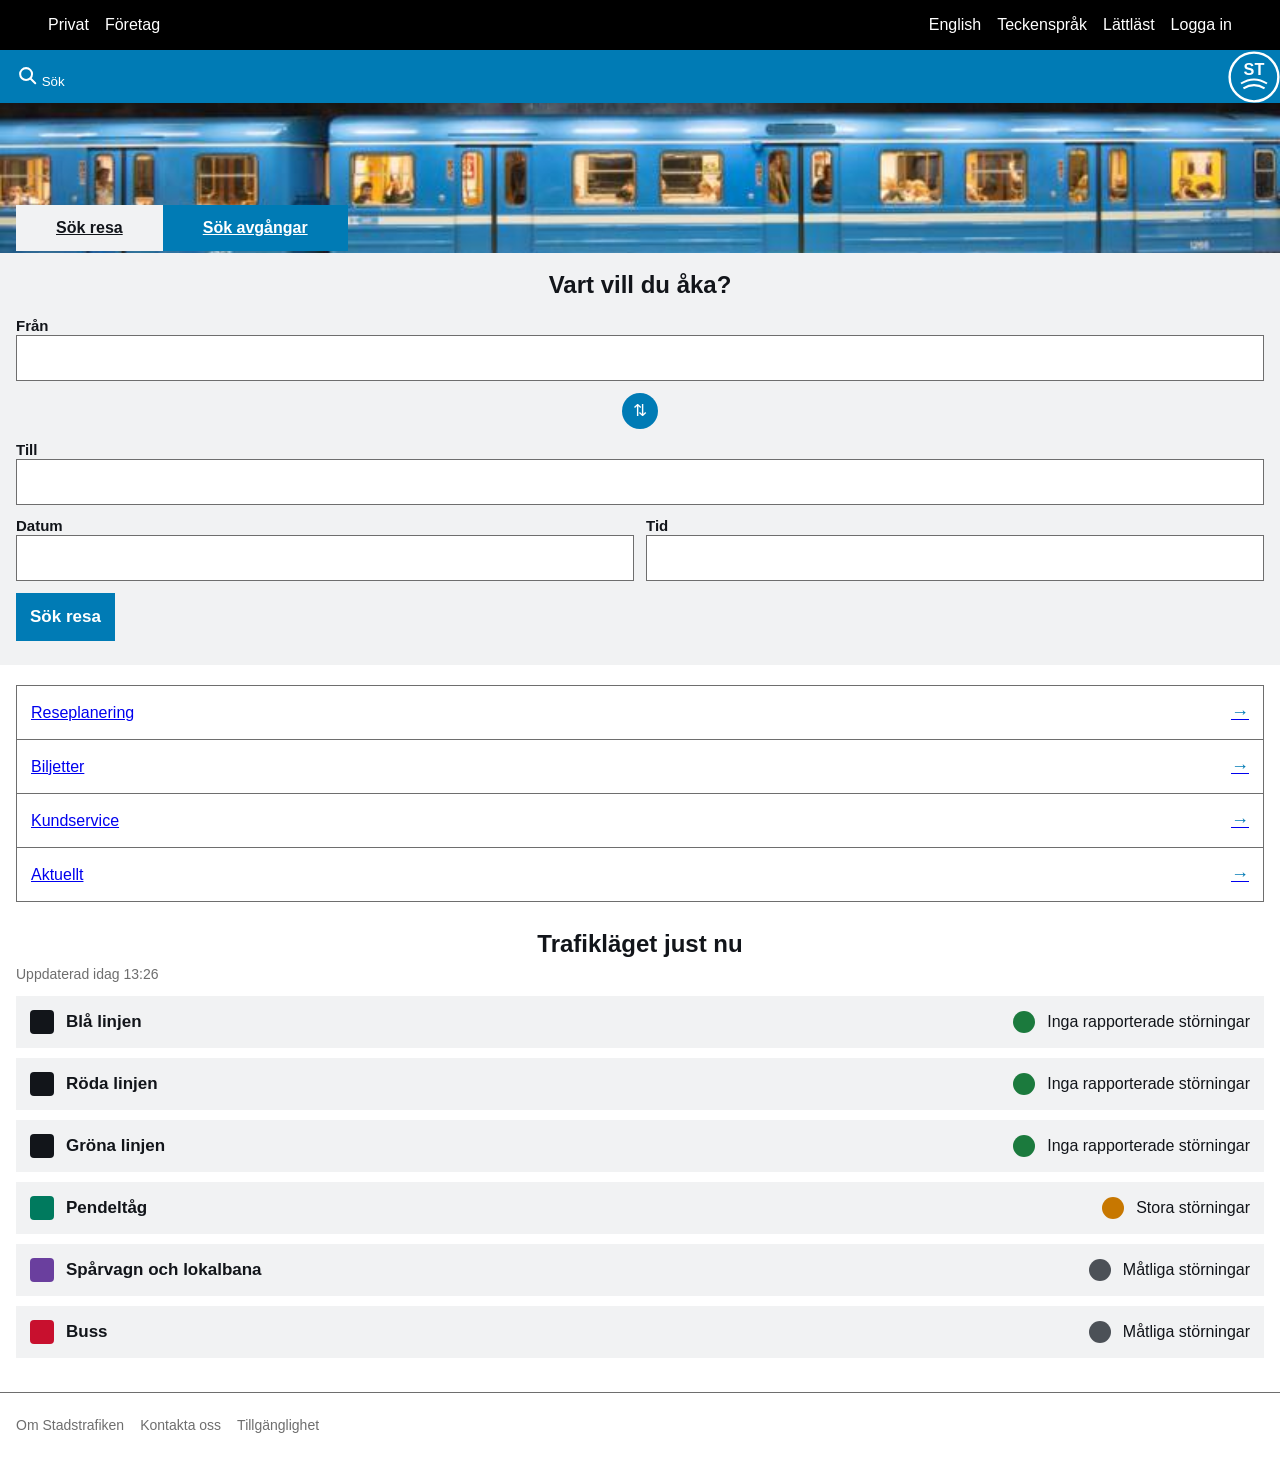
==== commit 23bd6de5: "Merge 58c49cbc84eb4748f685141f09af1b7591bc16c3 into 362b42b75d43bbb1ecb84180644a435c3175cb11" ====
--- a/index.html
+++ b/index.html
@@ -1,176 +1,147 @@
-<!doctype html>
+<!DOCTYPE html>
 <html lang="sv">
-  <head>
-    <meta charset="UTF-8" />
-    <meta name="viewport" content="width=device-width, initial-scale=1.0" />
-    <link rel="stylesheet" href="css/style.css" />
+<head>
+    <meta charset="UTF-8">
+    <meta name="viewport" content="width=device-width, initial-scale=1.0">
+    <link rel="stylesheet" href="css/style.css">
     <title>Stadstrafiken</title>
-  </head>
-  <body>
-    <header>
-      <nav class="topbar">
-        <div class="logo-section">
-          <img
-            src="img/logo.svg"
-            class="logo"
-            alt="ST loggan med run vit cirkel och två bågiga vita linjer"
-          />
-          <div role="navigation" class="genvagar-top">
-            <a href="" class="genvag"
-              >Reseplanering<span class="pil">→</span></a
-            >
-            <a href="" class="genvag">Biljetter</a>
-            <a href="" class="genvag">Kundservice</a>
-            <a href="" class="genvag">Aktuellt</a>
-          </div>
-        </div>
+</head>
+<body>
+   
+    <header class="topbar">
+        <div class="top-header-bg">
+        <nav class="top-header-left">
+            <ul>
+                <li><a href="">Privat</a></li>
+                <li><a href="">Företag</a></li>
+            </ul>
+        </nav>
+        <nav class="top-header-right">
+            <ul>
+                <li><a href="">English</a></li>
+                <li><a href="">Teckenspråk</a></li>
+                <li><a href="">Lättläst</a></li>
+                <li><a href="">Logga in</a></li>
+            </ul>
+        </nav>
+    </div>
+    <nav class="main-header">
         <button class="topbar-sok">
-          <svg
-            class="ikon"
-            viewBox="0 0 24 24"
-            fill="none"
-            stroke="currentColor"
-            stroke-width="2.2"
-            stroke-linecap="round"
-          >
-            <circle cx="11" cy="11" r="6.5" />
-            <line x1="15.8" y1="15.8" x2="21" y2="21" />
-          </svg>
-
-          <span>Sök</span>
+            <svg class="ikon" viewBox="0 0 24 24" fill="none" stroke="currentColor" stroke-width="2.2" stroke-linecap="round">
+                <circle cx="11" cy="11" r="6.5"/>
+                <line x1="15.8" y1="15.8" x2="21" y2="21"/>
+            </svg>
+            <span>Sök</span>
         </button>
+        <img alt="ST logga" src="img/logo.svg" class="logo">
         <button class="topbar-meny">
-          <span>Meny</span>
-          <svg
-            class="ikon"
-            viewBox="0 0 24 24"
-            fill="none"
-            stroke="currentColor"
-            stroke-width="2.2"
-            stroke-linecap="round"
-          >
-            <line x1="3" y1="6" x2="21" y2="6" />
-            <line x1="3" y1="12" x2="21" y2="12" />
-            <line x1="3" y1="18" x2="21" y2="18" />
-          </svg>
+            <span>Meny</span>
+            <svg class="ikon" viewBox="0 0 24 24" fill="none" stroke="currentColor" stroke-width="2.2" stroke-linecap="round">
+                <line x1="3" y1="6" x2="21" y2="6"/>
+                <line x1="3" y1="12" x2="21" y2="12"/>
+                <line x1="3" y1="18" x2="21" y2="18"/>
+            </svg>
         </button>
-      </nav>
+    </nav>
     </header>
 
     <main>
-      <div class="hero">
-        <img src="img/tunnelbana-stockholm-1-1.jpg" class="hero-bild" alt="" />
-      </div>
+    <div class="hero">
+        <nav>
+        <img alt="" src="img/tunnelbana-stockholm-1-1.jpg" class="hero-bild">
+        <div class="flikar">
+            <a href="index.html" class="flik aktiv">Sök resa</a>
+            <a href="index.html" class="flik">Sök avgångar</a>
+        </div>
+        </nav>
+    </div>
 
-      <div class="form-section">
-        <div class="flikar">
-          <button class="flik aktiv">Sök resa</button>
-          <button class="flik">Sök avgångar</button>
+    <div class="sokpanel">
+        <h1 class="sokrubrik">Vart vill du åka?</h1>
+
+        <form class="falt">
+            <label for="fran" class="etikett">Från</label>
+            <input type="text" id="fran" name="fran" class="input">
+        </form>
+
+        <button type="button" class="vaxla">⇅</button>
+
+        <form class="falt">
+            <label for="till" class="etikett">Till</label>
+            <input type="text" id="till" name="till" class="input"> 
+        </form>
+
+        <div class="falt-rad">
+            <form class="falt">
+                <label for="datum" class="etikett">Datum</label>
+                <input type="text" id="datum" name="datum" class="input">
+            </form>
+            <form class="falt">
+                <label for="tid" class="etikett">Tid</label>
+                <input type="text" id="tid" name="tid" class="input">
+            </form>
         </div>
 
-        <form action="" class="sokpanel">
-          <h1 class="sokrubrik">Vart vill du åka?</h1>
-          <div class="destination-section">
-            <div class="falt">
-              <label for="from" class="etikett">Från</label>
-              <input
-                type="text"
-                class="input"
-                id="from"
-                name="from"
-                autocomplete="address-line1"
-              />
-            </div>
+        <div role="alert" class="fel">Fel - du behöver fylla i alla fält för att kunna söka.</div>
 
-            <button class="vaxla">⇅</button>
+        <button class="knapp">Sök resa</button>
+    </div>
 
-            <div class="falt">
-              <label for="to" class="etikett">Till</label>
-              <input
-                type="text"
-                class="input"
-                id="to"
-                name="to"
-                autocomplete="address-line1"
-              />
-            </div>
-          </div>
+    <div class="genvagar">
+        <a href="index.html" class="genvag">Reseplanering<span class="pil">→</span></a>
+        <a href="index.html" class="genvag">Biljetter<span class="pil">→</span></a>
+        <a href="index.html" class="genvag">Kundservice<span class="pil">→</span></a>
+        <a href="index.html" class="genvag">Aktuellt<span class="pil">→</span></a>
+    </div>
 
-          <div class="form-actions">
-            <div class="date-picker">
-              <div class="falt-rad">
-                <div class="falt">
-                  <label for="date" class="etikett">Datum</label>
-                  <input type="date" class="input" name="date" />
-                </div>
-                <div class="falt">
-                  <label for="time" class="etikett">Tid</label>
-                  <input type="time" class="input" name="time" />
-                </div>
-              </div>
-
-              <div class="fel" role="alert">X Fel format på datum!</div>
-            </div>
-
-            <button class="knapp">Sök resa</button>
-          </div>
-        </form>
-      </div>
-
-      <nav role="navigation" class="genvagar">
-        <a href="" class="genvag">Reseplanering<span class="pil">→</span></a>
-        <a href="" class="genvag">Biljetter<span class="pil">→</span></a>
-        <a href="" class="genvag">Kundservice<span class="pil">→</span></a>
-        <a href="" class="genvag">Aktuellt<span class="pil">→</span></a>
-      </nav>
-
-      <div class="trafik">
+    <div class="trafik">
         <h2 class="trafikrubrik">Trafikläget just nu</h2>
-        <div class="uppdaterad">Uppdaterad idag 13:26</div>
+        <p class="uppdaterad">Uppdaterad idag 13:26</p>
 
         <div class="linjekort">
-          <span class="linjeikon tunnelbana"></span>
-          <span class="linjenamn">Blå linjen</span>
-          <span class="status ok"></span>
-          <span>Inga rapporterade störningar</span>
+            <span class="linjeikon tunnelbana"></span>
+            <span class="linjenamn">Blå linjen</span>
+            <span class="status ok"></span>
+            <span class="statusnamn">Inga rapporterade störningar</span>
         </div>
         <div class="linjekort">
-          <span class="linjeikon tunnelbana"></span>
-          <span class="linjenamn">Röda linjen</span>
-          <span class="status ok"></span>
-          <span>Inga rapporterade störningar</span>
+            <span class="linjeikon tunnelbana"></span>
+            <span class="linjenamn">Röda linjen</span>
+            <span class="status ok"></span>
+            <span class="statusnamn">Inga rapporterade störningar</span>
         </div>
         <div class="linjekort">
-          <span class="linjeikon tunnelbana"></span>
-          <span class="linjenamn">Gröna linjen</span>
-          <span class="status ok"></span>
-          <span>Inga rapporterade störningar</span>
+            <span class="linjeikon tunnelbana"></span>
+            <span class="linjenamn">Gröna linjen</span>
+            <span class="status ok"></span>
+            <span class="statusnamn">Inga rapporterade störningar</span>
         </div>
         <div class="linjekort">
-          <span class="linjeikon pendel"></span>
-          <span class="linjenamn">Pendeltåg</span>
-          <span class="status varning"></span>
-          <span>Stora störningar</span>
+            <span class="linjeikon pendel"></span>
+            <span class="linjenamn">Pendeltåg</span>
+            <span class="status varning"></span>
+            <span class="statusnamn">Stora störningar</span>
         </div>
         <div class="linjekort">
-          <span class="linjeikon sparvagn"></span>
-          <span class="linjenamn">Spårvagn och lokalbana</span>
-          <span class="status info"></span>
-          <span>Måttliga störningar</span>
+            <span class="linjeikon sparvagn"></span>
+            <span class="linjenamn">Spårvagn och lokalbana</span>
+            <span class="status info"></span>
+            <span class="statusnamn">Måtliga störningar</span>
         </div>
         <div class="linjekort">
-          <span class="linjeikon buss"></span>
-          <span class="linjenamn">Buss</span>
-          <span class="status info"></span>
-          <span>Måttliga störningar</span>
+            <span class="linjeikon buss"></span>
+            <span class="linjenamn">Buss</span>
+            <span class="status info"></span>
+            <span class="statusnamn">Måtliga störningar</span>
         </div>
-      </div>
-    </main>
+    </div>
+</main>
 
     <footer class="fot">
-      <a href="" class="fot-lank">Om Stadstrafiken</a>
-      <a href="" class="fot-lank">Kontakta oss</a>
-      <a href="" class="fot-lank">Tillgänglighet</a>
+        <a href="index.html" class="fot-lank">Om Stadstrafiken</a>
+        <a href="index.html" class="fot-lank">Kontakta oss</a>
+        <a href="index.html" class="fot-lank">Tillgänglighet</a>
     </footer>
-  </body>
+
+</body>
 </html>
--- a/css/style.css
+++ b/css/style.css
@@ -1,393 +1,323 @@
 * {
-  margin: 0;
-  padding: 0;
-  box-sizing: border-box;
+    margin: 0;
+    padding: 0;
+    box-sizing: border-box;
 }
 
 body {
-  font-family: "Helvetica Neue", Helvetica, Arial, sans-serif;
-  font-size: 16px;
-  color: #12151a;
-  background-color: #ffffff;
-
-  button {
+    font-family: 'Helvetica Neue', Helvetica, Arial, sans-serif;
+    font-size: 16px;
+    color: #12151a;
+    background-color: #ffffff;
+}
+header button{
     border: none;
-  }
+    background-color: #007bb5;
+    color: #ffffff;
+    padding: 14px 16px;
 }
 
 /* --- Topbar --- */
 
+/* top-header */
+
 .topbar {
-  display: flex;
-  align-items: center;
-  justify-content: space-between;
-  background-color: #007bb5;
-  color: #ffffff;
-  padding: 14px 16px;
-}
+
+    align-items: center;
+    justify-content: space-between;
+    background-color: #007bb5;
+    color: #ffffff;
+    
+}
+
+.top-header-bg {
+    background-color: black;
+    display: flex;
+    flex-direction: row;
+    justify-content: space-between;
+    padding: 1rem 3rem;
+}
+
+
+.top-header-left ul, 
+.top-header-right ul {
+list-style: none;
+display: flex;
+flex-direction: row;
+gap: 1rem
+;
+    }
+
+.top-header-left a,
+.top-header-right a {
+text-decoration: none;
+color: white;
+    }
+    
+.main-header {
+    display: flex;
+    align-items: center;
+    justify-content: space-between;
+
+    } */
 
 .topbar-sok,
 .topbar-meny {
-  display: flex;
-  align-items: center;
-  gap: 8px;
-  font-size: 16px;
-  font-weight: 600;
-  cursor: pointer;
-  display: block;
-}
-
-.topbar-sok {
-  display: flex;
-  color: #fff;
-  align-items: center;
-  background: transparent;
-  order: -1;
+    display: flex;
+    align-items: center;
+    gap: 8px;
+    font-size: 16px;
+    font-weight: 600;
+    cursor: pointer;
 }
 
 .ikon {
-  width: 22px;
-  height: 22px;
-  flex: 0 0 22px;
+    width: 22px;
+    height: 22px;
+    flex: 0 0 22px;
 }
 
 .logo {
-  width: 52px;
-  height: 52px;
+    width: 52px;
+    height: 52px;
 }
 
 /* --- Hero --- */
 
+section {
+    background-color: red
+}
+
 .hero {
-  position: relative;
-  background-color: #0e1620;
+    position: relative;
+    background-color: #0e1620;
 }
 
 .hero-bild {
-  display: block;
-  object-position: bottom;
-  width: 100%;
-  height: 150px;
-  object-fit: cover;
+    display: block;
+    width: 100%;
+    height: 150px;
+    object-fit: cover;
 }
 
 .flikar {
-  display: flex;
-  padding: 0 16px;
-  margin-top: -48px;
-  position: relative;
+    display: flex;
+    padding: 0 16px;
+    margin-top: -48px;
+    position: relative;
 }
 
 .flik {
-  border: none;
-  padding: 14px 40px;
-  font-size: 16px;
-  font-weight: 700;
-  background-color: #007bb5;
-  color: #ffffff;
-  cursor: pointer;
-  white-space: nowrap;
+    padding: 14px 40px;
+    font-size: 16px;
+    font-weight: 700;
+    background-color: #007bb5;
+    color: #ffffff;
+    cursor: pointer;
+    white-space: nowrap;
 }
 
 .flik.aktiv {
-  background-color: #f1f2f3;
-  color: #12151a;
-  text-decoration: underline;
+    background-color: #f1f2f3;
+    color: #12151a;
+    text-decoration: underline;
 }
 
 /* --- Sökpanel --- */
 
-.destination-section {
-  display: flex;
-  flex-direction: column;
-  align-items: center;
-  justify-content: space-between;
-  gap: 24px;
-}
-
 .sokpanel {
-  background-color: #f1f2f3;
-  padding: 20px 16px 24px;
+    background-color: #f1f2f3;
+    padding: 20px 16px 24px;
 }
 
 .sokrubrik {
-  font-size: 24px;
-  font-weight: 700;
-  text-align: center;
-  margin-bottom: 18px;
+    font-size: 24px;
+    font-weight: 700;
+    text-align: center;
+    margin-bottom: 18px;
 }
 
 .falt {
-  margin-bottom: 12px;
+    margin-bottom: 12px;
+
 }
 
 .etikett {
-  font-size: 15px;
-  font-weight: 700;
-  margin-bottom: 6px;
+    font-size: 15px;
+    font-weight: 700;
+    margin-bottom: 6px;
 }
 
 .input {
-  width: 100%;
-  font-family: inherit;
-  font-size: 16px;
-  padding: 13px 12px;
-  border: 1px solid #7e8082;
-  background-color: #ffffff;
-}
-
-.input:focus {
-  border-color: #fb00ff;
-}
-
-.input:focus-visible,
+    width: 100%;
+    font-family: inherit;
+    font-size: 16px;
+    padding: 13px 12px;
+    border: 1px solid #6e6e6e;
+    background-color: #ffffff;
+}
+
 button:focus-visible,
-a:focus-visible {
-  outline: 3px solid #fb00ff;
+a:focus-visible,
+.input:focus-visible {
+    outline: 3px solid #000;
+    outline-offset: 0px;
+    box-shadow: 0 0 0 3px #fff;
 }
 
 .falt-rad {
-  display: flex;
-  gap: 12px;
+    display: flex;
+    gap: 12px;
 }
 
 .falt-rad .falt {
-  flex: 1 1 0;
-}
-
-.falt {
-  width: 100%;
-  margin-bottom: 12px;
+    flex: 1 1 0;
 }
 
 .vaxla {
-  width: 36px;
-  height: 36px;
-  border-radius: 50%;
-  background-color: #007bb5;
-  color: #ffffff;
-  font-size: 17px;
-  line-height: 36px;
-  text-align: center;
-  cursor: pointer;
+    display: block;
+    width: 36px;
+    height: 36px;
+    margin: 0 auto 12px;
+    border-radius: 50%;
+    background-color: #007bb5;
+    color: #ffffff;
+    font-size: 17px;
+    line-height: 36px;
+    text-align: center;
+    cursor: pointer;
+    border-style: none;
 }
 
 .fel {
-  display: block;
-  color: #c70000;
-  margin-bottom: 12px;
+    display: none;
+    height: 3px;
+    background-color: #c62828;
+    margin-bottom: 12px;
 }
 
 .knapp {
-  background-color: #007bb5;
-  color: #ffffff;
-  font-size: 17px;
-  font-weight: 700;
-  text-align: center;
-  padding: 14px;
-  cursor: pointer;
+    border:none;
+    background-color: #007bb5;
+    color: #ffffff;
+    font-size: 17px;
+    font-weight: 700;
+    text-align: center;
+    padding: 14px;
+    cursor: pointer;
 }
 
 /* --- Genvägar --- */
 
-.genvagar-top {
-  display: none;
-}
-
 .genvagar {
-  margin: 20px 16px;
-  border: 1px solid #e4e6e8;
+    margin: 20px 16px;
+    border: 1px solid #6e6e6e;
 }
 
 .genvag {
-  display: flex;
-  align-items: center;
-  justify-content: space-between;
-  padding: 16px 14px;
-  font-size: 16px;
-  border-bottom: 1px solid #e4e6e8;
-  cursor: pointer;
+    display: flex;
+    align-items: center;
+    justify-content: space-between;
+    padding: 16px 14px;
+    font-size: 16px;
+    border-bottom: 1px solid #6e6e6e;
+    cursor: pointer;
 }
 
 .genvag:last-child {
-  border-bottom: 0;
+    border-bottom: 0;
 }
 
 .pil {
-  color: #007bb5;
-  font-size: 18px;
+    color: #007bb5;
+    font-size: 18px;
 }
 
 /* --- Trafikläget --- */
 
 .trafik {
-  margin-inline: 40px;
-  padding: 8px 16px 24px;
+    padding: 8px 16px 24px;
 }
 
 .trafikrubrik {
-  font-size: 24px;
-  font-weight: 700;
-  text-align: center;
-  margin-bottom: 8px;
+    font-size: 24px;
+    font-weight: 700;
+    text-align: center;
+    margin-bottom: 8px;
 }
 
 .uppdaterad {
-  font-size: 14px;
-  color: #6e6e6e;
-  margin-bottom: 14px;
+    font-size: 14px;
+    color: #6e6e6e;
+    margin-bottom: 14px;
 }
 
 .linjekort {
-  display: flex;
-  align-items: center;
-  gap: 12px;
-  background-color: #f1f2f3;
-  padding: 14px;
-  margin-bottom: 10px;
+    display: flex;
+    align-items: center;
+    gap: 12px;
+    background-color: #f1f2f3;
+    padding: 14px;
+    margin-bottom: 10px;
 }
 
 .linjeikon {
-  width: 24px;
-  height: 24px;
-  flex: 0 0 24px;
-  border-radius: 4px;
-}
-
-.tunnelbana {
-  background-color: #12151a;
-}
-.pendel {
-  background-color: #007a5e;
-}
-.sparvagn {
-  background-color: #6a3f9e;
-}
-.buss {
-  background-color: #c8102e;
-}
+    width: 24px;
+    height: 24px;
+    flex: 0 0 24px;
+    border-radius: 4px;
+}
+
+.tunnelbana { background-color: #12151a; }
+.pendel     { background-color: #007a5e; }
+.sparvagn   { background-color: #6a3f9e; }
+.buss       { background-color: #c8102e; }
 
 .linjenamn {
-  flex: 1 1 auto;
-  font-size: 17px;
-  font-weight: 700;
-  white-space: nowrap;
+    flex: 1 1 auto;
+    font-size: 17px;
+    font-weight: 700;
+    white-space: nowrap;
 }
 
 .status {
-  width: 22px;
-  height: 22px;
-  flex: 0 0 22px;
-  border-radius: 50%;
-}
-
-.status.ok {
-  background-color: #1b7a3d;
-}
-.status.varning {
-  background-color: #c77700;
-}
-.status.info {
-  background-color: #4c5157;
-}
+    width: 22px;
+    height: 22px;
+    flex: 0 0 22px;
+    border-radius: 50%;
+}
+
+.status.ok      { background-color: #1b7a3d; }
+.status.varning { background-color: #c77700; }
+.status.info    { background-color: #4c5157; }
 
 /* --- Fot --- */
 
 .fot {
-  border-top: 1px solid #e4e6e8;
-  padding: 16px;
+    display: flex;
+    flex-direction: row;
+    gap:1rem;
+    border-top: 1px solid #6e6e6e;
+    padding: 16px;
 }
 
 .fot-lank {
-  font-size: 14px;
-  color: #6e6e6e;
-  padding: 8px 0;
-  cursor: pointer;
-}
-
-@media (min-width: 1200px) {
-  main {
-    display: grid;
-  }
-
-  .hero,
-  .form-section {
-    grid-area: 1/1;
-  }
-
-  .form-section {
-    padding: 230px 0 40px 0;
-    position: relative;
-    margin-inline: 40px;
-  }
-
-  .hero {
-    img {
-      position: absolute;
-      height: 100%;
-    }
-  }
-
-  .flikar {
-    justify-content: center;
-  }
-
-  .genvagar {
+    font-size: 14px;
+    color: #6e6e6e;
+    padding: 8px 0;
+    cursor: pointer;
+    text-decoration: none;
+}
+
+
+/* För desktop */
+
+@media (min-width: 1280px) {
+
+.topbar-meny{
     display: none;
-  }
-
-  .genvag {
-    color: #fff;
-    text-decoration: none;
-    border: none;
-    font-weight: 700;
-  }
-
-  .genvagar-top {
-    display: flex;
-  }
-
-  .topbar-meny {
-    display: none;
-  }
-
-  .topbar-sok {
-    order: 2;
-  }
-
-  .logo-section {
-    display: flex;
-  }
-
-  .destination-section {
-    flex-direction: row;
-    align-items: center;
-    justify-content: space-between;
-    gap: 24px;
-  }
-
-  .falt {
-    margin-bottom: 12px;
-  }
-
-  .vaxla {
-    writing-mode: vertical-rl;
-    text-orientation: mixed;
-  }
-
-  .form-actions {
-    display: flex;
-    justify-content: space-between;
-    align-items: center;
-  }
-
-  .date-picker {
-    display: flex;
-    align-items: center;
-    gap: 12px;
-
-    .fel {
-      margin-bottom: 0;
-    }
-  }
-}
+}
+
+
+
+}
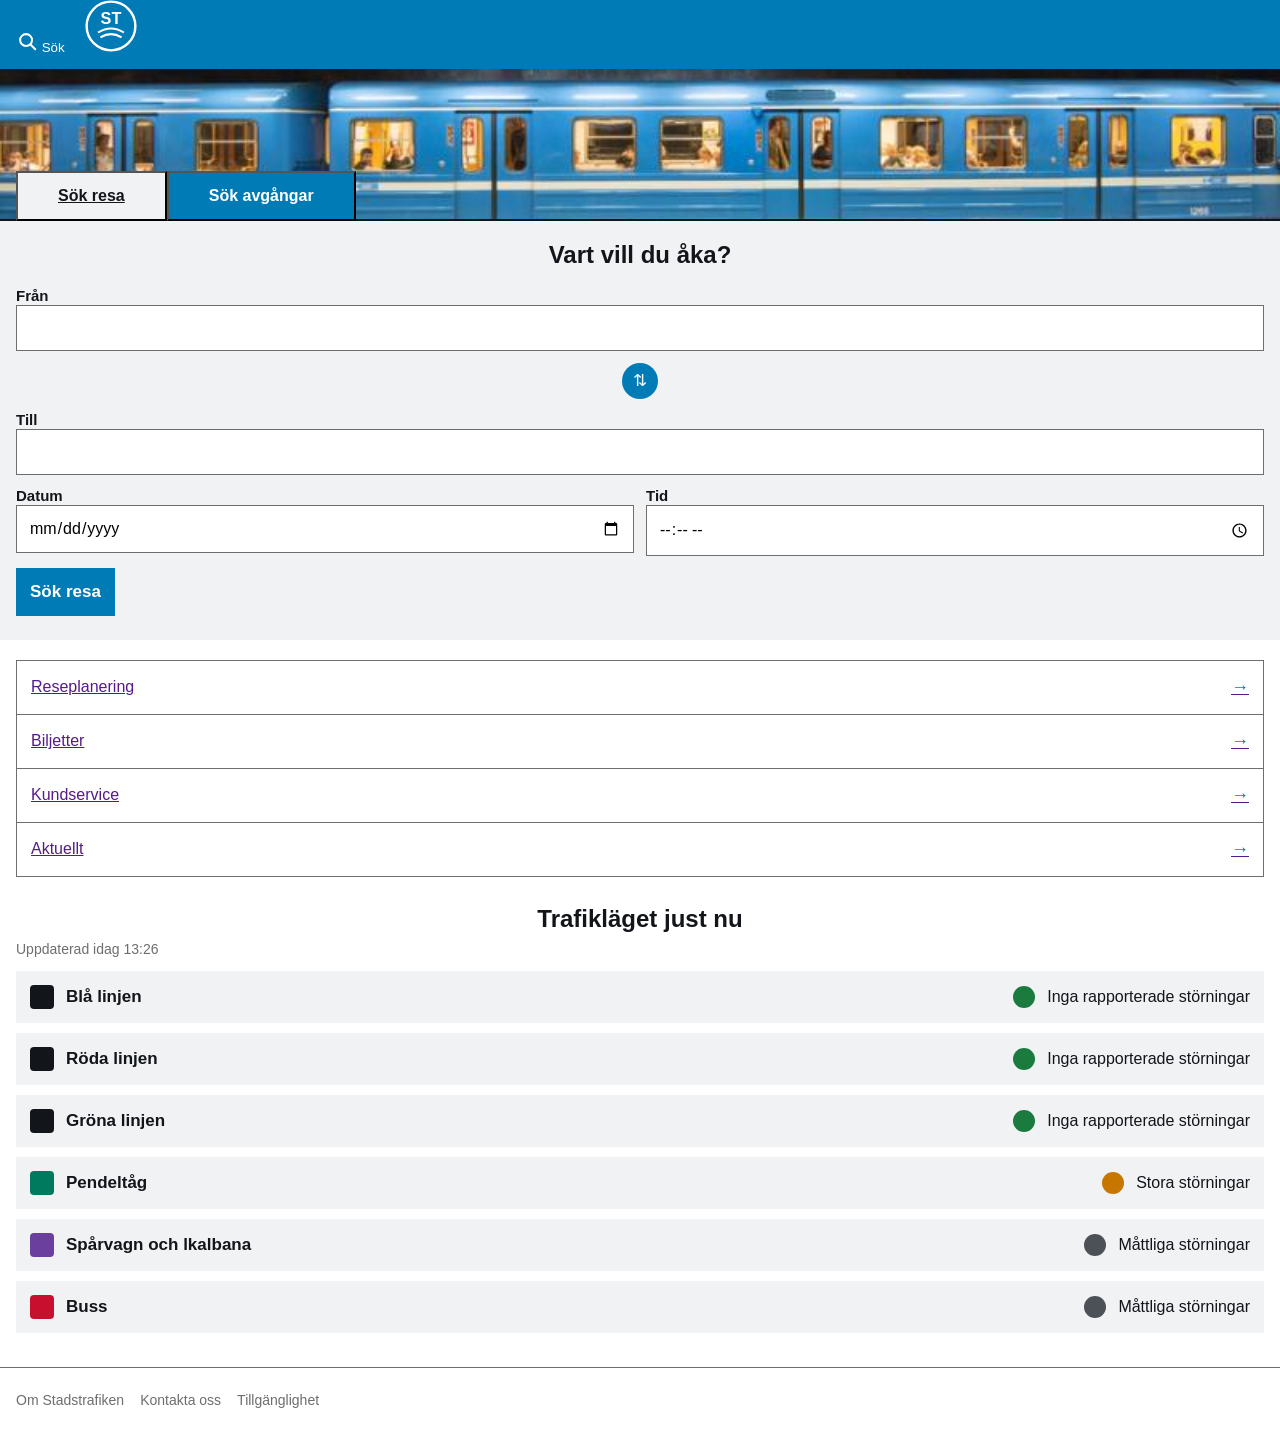
==== commit ebdcaead: "ändring" ====
--- a/index.html
+++ b/index.html
@@ -7,34 +7,17 @@
     <title>Stadstrafiken</title>
 </head>
 <body>
-   
+
     <header class="topbar">
-        <div class="top-header-bg">
-        <nav class="top-header-left">
-            <ul>
-                <li><a href="">Privat</a></li>
-                <li><a href="">Företag</a></li>
-            </ul>
-        </nav>
-        <nav class="top-header-right">
-            <ul>
-                <li><a href="">English</a></li>
-                <li><a href="">Teckenspråk</a></li>
-                <li><a href="">Lättläst</a></li>
-                <li><a href="">Logga in</a></li>
-            </ul>
-        </nav>
-    </div>
-    <nav class="main-header">
-        <button class="topbar-sok">
+        <button class="topbar-sok focus">
             <svg class="ikon" viewBox="0 0 24 24" fill="none" stroke="currentColor" stroke-width="2.2" stroke-linecap="round">
                 <circle cx="11" cy="11" r="6.5"/>
                 <line x1="15.8" y1="15.8" x2="21" y2="21"/>
             </svg>
             <span>Sök</span>
         </button>
-        <img alt="ST logga" src="img/logo.svg" class="logo">
-        <button class="topbar-meny">
+        <img src="img/logo.svg" alt="st-logo" class="logo">
+        <button class="topbar-meny focus">
             <span>Meny</span>
             <svg class="ikon" viewBox="0 0 24 24" fill="none" stroke="currentColor" stroke-width="2.2" stroke-linecap="round">
                 <line x1="3" y1="6" x2="21" y2="6"/>
@@ -42,105 +25,102 @@
                 <line x1="3" y1="18" x2="21" y2="18"/>
             </svg>
         </button>
-    </nav>
     </header>
 
     <main>
-    <div class="hero">
-        <nav>
-        <img alt="" src="img/tunnelbana-stockholm-1-1.jpg" class="hero-bild">
-        <div class="flikar">
-            <a href="index.html" class="flik aktiv">Sök resa</a>
-            <a href="index.html" class="flik">Sök avgångar</a>
+        <div class="hero">
+            <img src="img/tunnelbana-stockholm-1-1.jpg" alt="tunnelbana" class="hero-bild">
+            <div class="flikar">
+                <button class="flik aktiv focus">Sök resa</button>
+                <button class="flik focus">Sök avgångar</button>
+            </div>
         </div>
+    
+        <div class="sokpanel">
+            <h1 class="sokrubrik">Vart vill du åka?</h1>
+    
+            <form class="falt">
+                <label for="name" class="etikett">Från</label>
+                <input type="text" id="name" autocomplete="cc-name" class="input">
+            </form>
+    
+            <button class="vaxla">⇅</button>
+    
+            <form class="falt">
+                <label for="too" class="etikett">Till</label>
+                <input type="text" id="too" autocomplete="cc-name" class="input">
+            </form> 
+    
+            <div class="falt-rad">
+                <form class="falt">
+                    <label for="date" class="etikett">Datum</label>
+                    <input type="date" id="date" class="input">
+                </form>
+                <form class="falt">
+                    <label for="time" class="etikett">Tid</label>   
+                    <input type="time" id="time" class="input">
+                </form>
+            </div>
+    
+            <div role="alert" aria-label="ange rätt tecken" class="fel">Ange rätt tecken</div>
+    
+            <button class="knapp">Sök resa</button>
+        </div>
+    
+        <nav class="genvagar">
+            <a href="" class="genvag focus">Reseplanering<span class="pil">→</span></a>
+            <a href="" class="genvag focus">Biljetter<span class="pil">→</span></a>
+            <a href="" class="genvag focus">Kundservice<span class="pil">→</span></a    >
+            <a href="" class="genvag focus">Aktuellt<span class="pil">→</span></a>
         </nav>
-    </div>
-
-    <div class="sokpanel">
-        <h1 class="sokrubrik">Vart vill du åka?</h1>
-
-        <form class="falt">
-            <label for="fran" class="etikett">Från</label>
-            <input type="text" id="fran" name="fran" class="input">
-        </form>
-
-        <button type="button" class="vaxla">⇅</button>
-
-        <form class="falt">
-            <label for="till" class="etikett">Till</label>
-            <input type="text" id="till" name="till" class="input"> 
-        </form>
-
-        <div class="falt-rad">
-            <form class="falt">
-                <label for="datum" class="etikett">Datum</label>
-                <input type="text" id="datum" name="datum" class="input">
-            </form>
-            <form class="falt">
-                <label for="tid" class="etikett">Tid</label>
-                <input type="text" id="tid" name="tid" class="input">
-            </form>
+    
+        <div class="trafik">
+            <h2 class="trafikrubrik">Trafikläget just nu</h2>
+            <div class="uppdaterad">Uppdaterad idag 13:26</div>
+    
+            <div class="linjekort">
+                <span class="linjeikon tunnelbana"></span>
+                <span class="linjenamn">Blå linjen</span>
+                <span class="status ok"></span>
+                <p>Inga rapporterade störningar</p>
+            </div>
+            <div class="linjekort">
+                <span class="linjeikon tunnelbana"></span>
+                <span class="linjenamn">Röda linjen</span>
+                <span class="status ok"></span>
+                <p>Inga rapporterade störningar</p>
+            </div>
+            <div class="linjekort">
+                <span class="linjeikon tunnelbana"></span>
+                <span class="linjenamn">Gröna linjen</span>
+                <span class="status ok"></span>
+                <p>Inga rapporterade störningar</p>
+            </div>
+            <div class="linjekort">
+                <span class="linjeikon pendel"></span>
+                <span class="linjenamn">Pendeltåg</span>
+                <span class="status varning"></span>
+                <p>Stora störningar</p>
+            </div>
+            <div class="linjekort">
+                <span class="linjeikon sparvagn"></span>
+                <span class="linjenamn">Spårvagn och lkalbana</span>
+                <span class="status info"></span>
+                <p>Måttliga störningar</p>
+            </div>
+            <div class="linjekort">
+                <span class="linjeikon buss"></span>
+                <span class="linjenamn">Buss</span>
+                <span class="status info"></span>
+                <p>Måttliga störningar</p>
+            </div>
         </div>
-
-        <div role="alert" class="fel">Fel - du behöver fylla i alla fält för att kunna söka.</div>
-
-        <button class="knapp">Sök resa</button>
-    </div>
-
-    <div class="genvagar">
-        <a href="index.html" class="genvag">Reseplanering<span class="pil">→</span></a>
-        <a href="index.html" class="genvag">Biljetter<span class="pil">→</span></a>
-        <a href="index.html" class="genvag">Kundservice<span class="pil">→</span></a>
-        <a href="index.html" class="genvag">Aktuellt<span class="pil">→</span></a>
-    </div>
-
-    <div class="trafik">
-        <h2 class="trafikrubrik">Trafikläget just nu</h2>
-        <p class="uppdaterad">Uppdaterad idag 13:26</p>
-
-        <div class="linjekort">
-            <span class="linjeikon tunnelbana"></span>
-            <span class="linjenamn">Blå linjen</span>
-            <span class="status ok"></span>
-            <span class="statusnamn">Inga rapporterade störningar</span>
-        </div>
-        <div class="linjekort">
-            <span class="linjeikon tunnelbana"></span>
-            <span class="linjenamn">Röda linjen</span>
-            <span class="status ok"></span>
-            <span class="statusnamn">Inga rapporterade störningar</span>
-        </div>
-        <div class="linjekort">
-            <span class="linjeikon tunnelbana"></span>
-            <span class="linjenamn">Gröna linjen</span>
-            <span class="status ok"></span>
-            <span class="statusnamn">Inga rapporterade störningar</span>
-        </div>
-        <div class="linjekort">
-            <span class="linjeikon pendel"></span>
-            <span class="linjenamn">Pendeltåg</span>
-            <span class="status varning"></span>
-            <span class="statusnamn">Stora störningar</span>
-        </div>
-        <div class="linjekort">
-            <span class="linjeikon sparvagn"></span>
-            <span class="linjenamn">Spårvagn och lokalbana</span>
-            <span class="status info"></span>
-            <span class="statusnamn">Måtliga störningar</span>
-        </div>
-        <div class="linjekort">
-            <span class="linjeikon buss"></span>
-            <span class="linjenamn">Buss</span>
-            <span class="status info"></span>
-            <span class="statusnamn">Måtliga störningar</span>
-        </div>
-    </div>
-</main>
+    </main>
 
     <footer class="fot">
-        <a href="index.html" class="fot-lank">Om Stadstrafiken</a>
-        <a href="index.html" class="fot-lank">Kontakta oss</a>
-        <a href="index.html" class="fot-lank">Tillgänglighet</a>
+        <a href="#" class="fot-lank focus">Om Stadstrafiken</a>
+        <a href="#" class="fot-lank focus">Kontakta oss</a>
+        <a href="#" class="fot-lank focus">Tillgänglighet</a>
     </footer>
 
 </body>
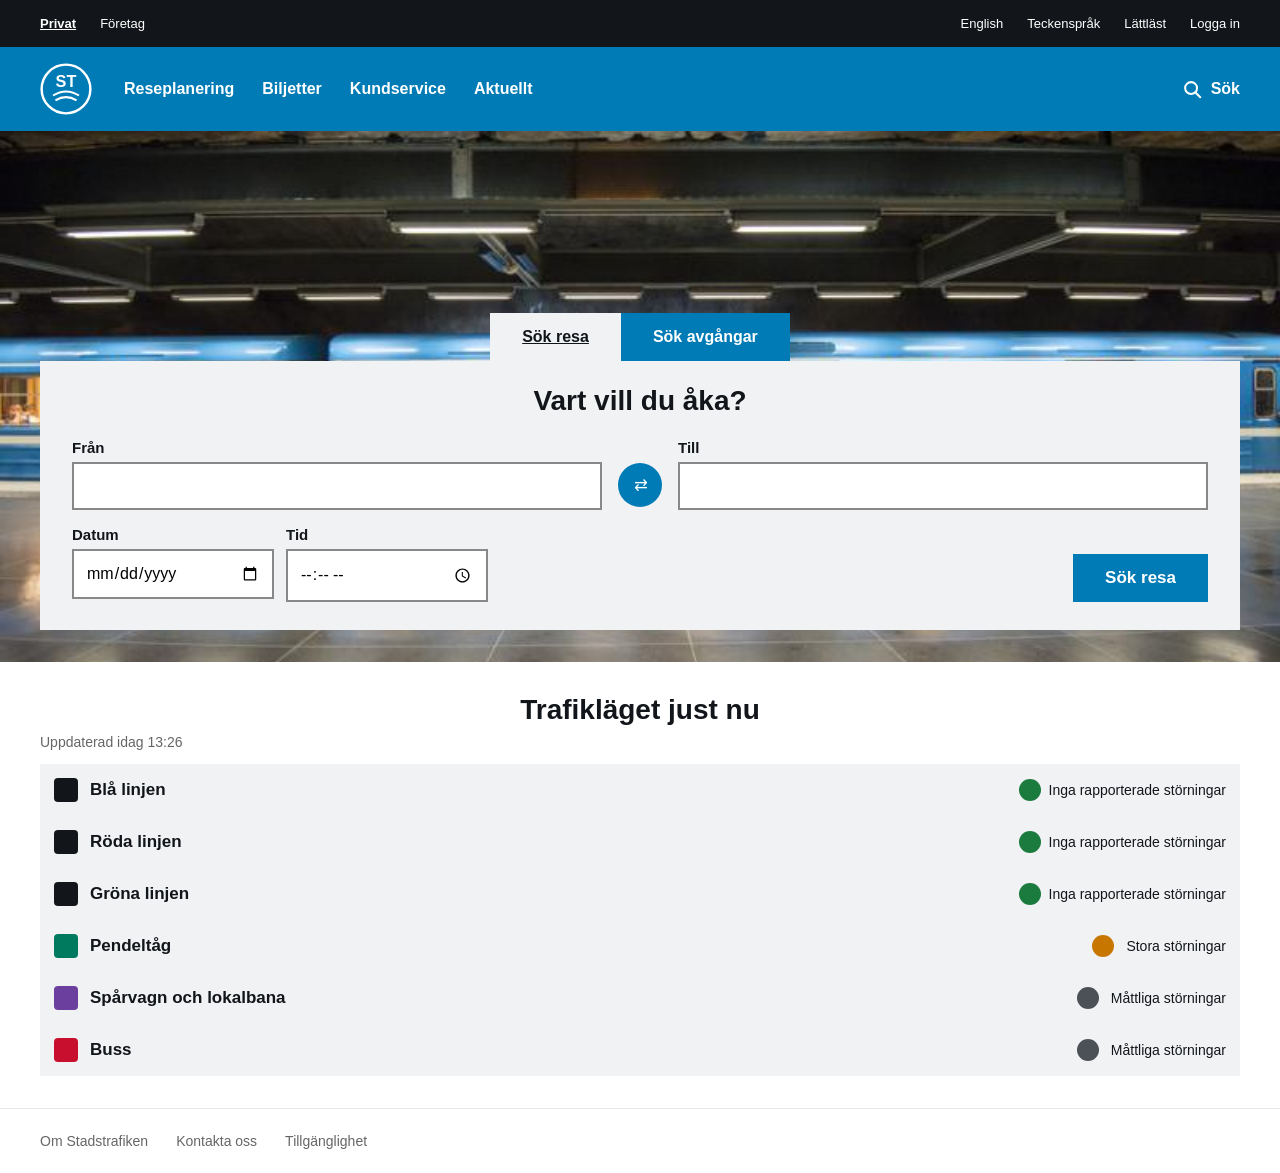
==== commit c41b0ae7: "Co-authored-by: alamhaniah-cell <alamhaniah-cell@users.noreply.github.com>" ====
--- a/index.html
+++ b/index.html
@@ -1,127 +1,198 @@
-<!DOCTYPE html>
+<!doctype html>
 <html lang="sv">
-<head>
-    <meta charset="UTF-8">
-    <meta name="viewport" content="width=device-width, initial-scale=1.0">
-    <link rel="stylesheet" href="css/style.css">
+  <head>
+    <meta charset="UTF-8" />
+    <meta name="viewport" content="width=device-width, initial-scale=1.0" />
+    <link rel="stylesheet" href="css/style.css" />
     <title>Stadstrafiken</title>
-</head>
-<body>
+  </head>
+  <body>
+    <header>
+      <nav class="topfalt" aria-label="övrigalänkar">
+        <div class="topfalt-grupp">
+          <a href="index.html" aria-current="page">Privat </a>
+          <a href="foretag.html">Företag</a>
+        </div>
 
-    <header class="topbar">
-        <button class="topbar-sok focus">
-            <svg class="ikon" viewBox="0 0 24 24" fill="none" stroke="currentColor" stroke-width="2.2" stroke-linecap="round">
-                <circle cx="11" cy="11" r="6.5"/>
-                <line x1="15.8" y1="15.8" x2="21" y2="21"/>
-            </svg>
-            <span>Sök</span>
+        <div class="topfalt-grupp">
+          <a href="english.html" lang="en">English</a>
+          <a href="teckenspråk.html">Teckenspråk</a>
+          <a href="lattlast.html">Lättläst</a>
+          <a href="logga-in.html">Logga in</a>
+        </div>
+      </nav>
+
+      <nav class="topbar" aria-label="Övriga länkar">
+        <img src="img/logo.svg" class="logo" />
+
+        <div class="desktop-meny">
+          <a href="reseplanering.html">Reseplanering</a>
+          <a href="biljetter.html">Biljetter</a>
+          <a href="kundservice.html">Kundservice</a>
+          <a href="aktuellt.html">Aktuellt</a>
+        </div>
+
+        <!-- sök  -->
+        <button class="topbar-sok">
+          <svg
+            class="ikon"
+            viewBox="0 0 24 24"
+            fill="none"
+            stroke="currentColor"
+            stroke-width="2.2"
+            stroke-linecap="round"
+          >
+            <circle cx="11" cy="11" r="6.5" />
+            <line x1="15.8" y1="15.8" x2="21" y2="21" />
+          </svg>
+          <span>Sök</span>
         </button>
-        <img src="img/logo.svg" alt="st-logo" class="logo">
-        <button class="topbar-meny focus">
-            <span>Meny</span>
-            <svg class="ikon" viewBox="0 0 24 24" fill="none" stroke="currentColor" stroke-width="2.2" stroke-linecap="round">
-                <line x1="3" y1="6" x2="21" y2="6"/>
-                <line x1="3" y1="12" x2="21" y2="12"/>
-                <line x1="3" y1="18" x2="21" y2="18"/>
-            </svg>
+        <button class="topbar-meny">
+          <span>Meny</span>
+          <svg
+            class="ikon"
+            viewBox="0 0 24 24"
+            fill="none"
+            stroke="currentColor"
+            stroke-width="2.2"
+            stroke-linecap="round"
+          >
+            <line x1="3" y1="6" x2="21" y2="6" />
+            <line x1="3" y1="12" x2="21" y2="12" />
+            <line x1="3" y1="18" x2="21" y2="18" />
+          </svg>
         </button>
+      </nav>
     </header>
+    <main>
+      <div class="reseomrade">
+        <div class="hero">
+          <img src="img/tunnelbana-stockholm-1-1.jpg" class="hero-bild" />
+          <div class="flikar">
+            <button class="flik aktiv">Sök resa</button>
+            <button class="flik">Sök avgångar</button>
+          </div>
+        </div>
 
-    <main>
-        <div class="hero">
-            <img src="img/tunnelbana-stockholm-1-1.jpg" alt="tunnelbana" class="hero-bild">
-            <div class="flikar">
-                <button class="flik aktiv focus">Sök resa</button>
-                <button class="flik focus">Sök avgångar</button>
+        <form class="sokpanel">
+          <h1 class="sokrubrik">Vart vill du åka?</h1>
+
+          <div class="falt falt-fran">
+            <label for="fran" class="etikett">Från</label>
+            <input
+              type="text"
+              id="fran"
+              name="fran"
+              class="input"
+              autocomplete="on"
+            />
+          </div>
+
+          <button type="button" class="vaxla" aria-label="byt plats">
+            <span aria-hidden="true">⇅</span>
+          </button>
+          <div class="falt falt-till">
+            <label for="till" class="etikett">Till</label>
+            <input
+              type="text"
+              id="till"
+              name="till"
+              class="input"
+              autocomplete="on"
+            />
+          </div>
+
+          <div class="falt-rad">
+            <div class="falt">
+              <label for="datum" class="etikett">Datum</label>
+              <input type="date" id="datum" name="datum" class="input" />
             </div>
+            <div class="falt">
+              <label for="tid" class="etikett">Tid</label>
+              <input type="time" id="tid" name="tid" class="input" />
+            </div>
+          </div>
+
+          <div class="fel" role="alert">
+            Fel: Avreseplan saknas. Fyll i fältet "Från" för att söka en resa.
+          </div>
+
+          <button class="knapp">Sök resa</button>
+        </form>
+      </div>
+
+      <div class="genvagar">
+        <a href="" class="genvag"
+          >Reseplanering<span class="pil" aria-hidden="true">→</span></a
+        >
+        <a href="" class="genvag"
+          >Biljetter<span class="pil" aria-hidden="true">→</span></a
+        >
+        <a href="" class="genvag"
+          >Kundservice<span class="pil" aria-hidden="true">→</span></a
+        >
+        <a href="" class="genvag"
+          >Aktuellt<span class="pil" aria-hidden="true">→</span></a
+        >
+      </div>
+
+      <div class="trafik">
+        <h2 class="trafikrubrik">Trafikläget just nu</h2>
+        <p class="uppdaterad">Uppdaterad idag 13:26</p>
+
+        <div class="trafik-lista">
+          <div class="linjekort">
+            <span class="linjeikon tunnelbana"></span>
+            <span class="linjenamn">Blå linjen</span>
+
+            <span class="linjestatus">
+              <span class="status ok" aria-hidden="true"></span>
+              <span> Inga rapporterade störningar</span>
+            </span>
+          </div>
+          <div class="linjekort">
+            <span class="linjeikon tunnelbana"></span>
+            <span class="linjenamn">Röda linjen</span>
+
+            <span class="linjestatus">
+              <span class="status ok" aria-hidden="true"></span>
+              <span>Inga rapporterade störningar</span>
+            </span>
+          </div>
+          <div class="linjekort">
+            <span class="linjeikon tunnelbana"></span>
+            <span class="linjenamn">Gröna linjen</span>
+
+            <span class="linjestatus">
+              <span class="status ok" aria-hidden="true"></span>
+              <span>Inga rapporterade störningar</span>
+            </span>
+          </div>
+          <div class="linjekort">
+            <span class="linjeikon pendel"></span>
+            <span class="linjenamn">Pendeltåg</span>
+            <span class="status varning" aria-hidden="true"></span>
+            <span>Stora störningar</span>
+          </div>
+          <div class="linjekort">
+            <span class="linjeikon sparvagn"></span>
+            <span class="linjenamn">Spårvagn och lokalbana</span>
+            <span class="status info" aria-hidden="true"></span>
+            <span>Måttliga störningar</span>
+          </div>
+          <div class="linjekort">
+            <span class="linjeikon buss"></span>
+            <span class="linjenamn">Buss</span>
+            <span class="status info" aria-hidden="true"></span>
+            <span>Måttliga störningar</span>
+          </div>
         </div>
-    
-        <div class="sokpanel">
-            <h1 class="sokrubrik">Vart vill du åka?</h1>
-    
-            <form class="falt">
-                <label for="name" class="etikett">Från</label>
-                <input type="text" id="name" autocomplete="cc-name" class="input">
-            </form>
-    
-            <button class="vaxla">⇅</button>
-    
-            <form class="falt">
-                <label for="too" class="etikett">Till</label>
-                <input type="text" id="too" autocomplete="cc-name" class="input">
-            </form> 
-    
-            <div class="falt-rad">
-                <form class="falt">
-                    <label for="date" class="etikett">Datum</label>
-                    <input type="date" id="date" class="input">
-                </form>
-                <form class="falt">
-                    <label for="time" class="etikett">Tid</label>   
-                    <input type="time" id="time" class="input">
-                </form>
-            </div>
-    
-            <div role="alert" aria-label="ange rätt tecken" class="fel">Ange rätt tecken</div>
-    
-            <button class="knapp">Sök resa</button>
-        </div>
-    
-        <nav class="genvagar">
-            <a href="" class="genvag focus">Reseplanering<span class="pil">→</span></a>
-            <a href="" class="genvag focus">Biljetter<span class="pil">→</span></a>
-            <a href="" class="genvag focus">Kundservice<span class="pil">→</span></a    >
-            <a href="" class="genvag focus">Aktuellt<span class="pil">→</span></a>
-        </nav>
-    
-        <div class="trafik">
-            <h2 class="trafikrubrik">Trafikläget just nu</h2>
-            <div class="uppdaterad">Uppdaterad idag 13:26</div>
-    
-            <div class="linjekort">
-                <span class="linjeikon tunnelbana"></span>
-                <span class="linjenamn">Blå linjen</span>
-                <span class="status ok"></span>
-                <p>Inga rapporterade störningar</p>
-            </div>
-            <div class="linjekort">
-                <span class="linjeikon tunnelbana"></span>
-                <span class="linjenamn">Röda linjen</span>
-                <span class="status ok"></span>
-                <p>Inga rapporterade störningar</p>
-            </div>
-            <div class="linjekort">
-                <span class="linjeikon tunnelbana"></span>
-                <span class="linjenamn">Gröna linjen</span>
-                <span class="status ok"></span>
-                <p>Inga rapporterade störningar</p>
-            </div>
-            <div class="linjekort">
-                <span class="linjeikon pendel"></span>
-                <span class="linjenamn">Pendeltåg</span>
-                <span class="status varning"></span>
-                <p>Stora störningar</p>
-            </div>
-            <div class="linjekort">
-                <span class="linjeikon sparvagn"></span>
-                <span class="linjenamn">Spårvagn och lkalbana</span>
-                <span class="status info"></span>
-                <p>Måttliga störningar</p>
-            </div>
-            <div class="linjekort">
-                <span class="linjeikon buss"></span>
-                <span class="linjenamn">Buss</span>
-                <span class="status info"></span>
-                <p>Måttliga störningar</p>
-            </div>
-        </div>
+      </div>
     </main>
-
     <footer class="fot">
-        <a href="#" class="fot-lank focus">Om Stadstrafiken</a>
-        <a href="#" class="fot-lank focus">Kontakta oss</a>
-        <a href="#" class="fot-lank focus">Tillgänglighet</a>
+      <div class="fot-lank">Om Stadstrafiken</div>
+      <div class="fot-lank">Kontakta oss</div>
+      <div class="fot-lank">Tillgänglighet</div>
     </footer>
-
-</body>
+  </body>
 </html>
--- a/css/style.css
+++ b/css/style.css
@@ -1,323 +1,525 @@
 * {
+  margin: 0;
+  padding: 0;
+  box-sizing: border-box;
+}
+
+body {
+  font-family: "Helvetica Neue", Helvetica, Arial, sans-serif;
+  font-size: 16px;
+  color: #12151a;
+  background-color: #ffffff;
+}
+
+/* --- Topbar --- */
+
+.topbar {
+  display: flex;
+  align-items: center;
+  justify-content: space-between;
+  background-color: #007bb5;
+  color: #ffffff;
+  padding: 14px 16px;
+}
+
+.topbar-sok,
+.topbar-meny {
+  background: transparent;
+  border: none;
+  color: white;
+  display: flex;
+  align-items: center;
+  gap: 8px;
+  font-size: 16px;
+  font-weight: 600;
+  cursor: pointer;
+}
+
+.ikon {
+  width: 22px;
+  height: 22px;
+  flex: 0 0 22px;
+}
+
+.logo {
+  width: 52px;
+  height: 52px;
+}
+
+/* --- Hero --- */
+
+.hero {
+  position: relative;
+  background-color: #0e1620;
+}
+
+.hero-bild {
+  display: block;
+  width: 100%;
+  height: 150px;
+  object-fit: cover;
+}
+
+.flikar {
+  display: flex;
+  padding: 0 16px;
+  margin-top: -48px;
+  position: relative;
+}
+
+.flik {
+  padding: 14px 40px;
+  font-size: 16px;
+  font-weight: 700;
+  background-color: #007bb5;
+  color: #ffffff;
+  cursor: pointer;
+  white-space: nowrap;
+}
+
+.flik.aktiv {
+  background-color: #f1f2f3;
+  color: #12151a;
+  text-decoration: underline;
+}
+
+/* --- Sökpanel --- */
+
+.sokpanel {
+  background-color: #f1f2f3;
+  padding: 20px 16px 24px;
+}
+
+.sokrubrik {
+  font-size: 24px;
+  font-weight: 700;
+  text-align: center;
+  margin-bottom: 18px;
+}
+
+.falt {
+  margin-bottom: 12px;
+}
+
+.etikett {
+  display: block;
+  font-size: 15px;
+  font-weight: 700;
+  margin-bottom: 6px;
+}
+
+.input {
+  width: 100%;
+  font-family: inherit;
+  font-size: 16px;
+  padding: 13px 12px;
+  border: 2px solid #888;
+  background-color: #ffffff;
+}
+
+:focus-visible {
+  outline: 3px solid #111;
+  outline-offset: 3px;
+  box-shadow: 0 0 0 3px white;
+}
+
+.falt-rad {
+  display: flex;
+  gap: 12px;
+}
+
+.falt-rad .falt {
+  flex: 1 1 0;
+}
+
+.vaxla {
+  width: 36px;
+  height: 36px;
+  margin: 0 auto 12px;
+  border-radius: 50%;
+  background-color: #007bb5;
+  color: #ffffff;
+  font-size: 17px;
+  line-height: 36px;
+  text-align: center;
+  cursor: pointer;
+}
+
+.fel {
+  display: none;
+  height: 3px;
+  background-color: #c62828;
+  color: #c62828;
+  border: 2px solid red;
+  padding: 12px;
+  margin-bottom: 12px;
+  margin-top: 12px;
+}
+
+.knapp {
+  background-color: #007bb5;
+  color: #ffffff;
+  font-size: 17px;
+  font-weight: 700;
+  text-align: center;
+  padding: 14px;
+  cursor: pointer;
+  display: block;
+  width: 100%;
+  border: none;
+  font: inherit;
+  cursor: pointer;
+  box-sizing: border-box;
+}
+
+/* --- Genvägar --- */
+
+.genvagar {
+  margin: 20px 16px;
+  border: 1px solid #e4e6e8;
+}
+
+.genvag {
+  display: flex;
+  align-items: center;
+  justify-content: space-between;
+  padding: 16px 14px;
+  font-size: 16px;
+  border-bottom: 1px solid #e4e6e8;
+  cursor: pointer;
+  color: inherit;
+  text-decoration: none;
+}
+
+.genvag:last-child {
+  border-bottom: 0;
+}
+
+.pil {
+  color: #007bb5;
+  font-size: 18px;
+}
+
+/* --- Trafikläget --- */
+
+.trafik {
+  padding: 8px 16px 24px;
+}
+
+.trafikrubrik {
+  font-size: 24px;
+  font-weight: 700;
+  text-align: center;
+  margin-bottom: 8px;
+}
+
+.uppdaterad {
+  font-size: 14px;
+  color: #666666;
+  margin-bottom: 14px;
+}
+
+.linjekort {
+  display: flex;
+  align-items: center;
+  gap: 12px;
+  background-color: #f1f2f3;
+  padding: 14px;
+  margin-bottom: 10px;
+}
+
+.linjeikon {
+  width: 24px;
+  height: 24px;
+  flex: 0 0 24px;
+  border-radius: 4px;
+}
+
+.tunnelbana {
+  background-color: #12151a;
+}
+.pendel {
+  background-color: #007a5e;
+}
+.sparvagn {
+  background-color: #6a3f9e;
+}
+.buss {
+  background-color: #c8102e;
+}
+
+.linjenamn {
+  flex: 1 1 auto;
+  font-size: 17px;
+  font-weight: 700;
+  white-space: nowrap;
+}
+
+.linjestatus {
+  margin-left: auto;
+  display: flex;
+  align-items: center;
+  gap: 8px;
+}
+
+.status {
+  width: 22px;
+  height: 22px;
+  flex: 0 0 22px;
+  border-radius: 50%;
+}
+
+.status.ok {
+  background-color: #1b7a3d;
+}
+.status.varning {
+  background-color: #c77700;
+}
+.status.info {
+  background-color: #4c5157;
+}
+
+/* --- Fot --- */
+
+.fot {
+  border-top: 1px solid #e4e6e8;
+  padding: 16px;
+}
+
+.fot-lank {
+  font-size: 14px;
+  color: #666666;
+  padding: 8px 0;
+  cursor: pointer;
+}
+
+.desktop-meny {
+  display: none;
+}
+
+.topbar-sok {
+  order: -1;
+}
+
+.topfalt {
+  display: none;
+}
+
+@media (min-width: 1100px) {
+  .trafik {
+    width: calc(100% - 80px);
+    max-width: 1200px;
+    margin-inline: auto;
+    padding: 32px 0;
+  }
+  .trafikrubrik {
+    font-size: 28px;
+  }
+  .trafiklista {
+    display: grid;
+    grid-template-columns: repeat(2, minmax(0, 1fr));
+    gap: 12px 16px;
+  }
+  .linjekort {
+    min-width: 0;
+    margin-bottom: 0;
+    font-size: 14px;
+  }
+
+  .linjekort:nth-child(1) {
+    grid-column: 1;
+    grid-row: 1;
+  }
+
+  .linjekort:nth-child(2) {
+    grid-column: 1;
+    grid-row: 2;
+  }
+  .linjekort:nth-child(3) {
+    grid-column: 1;
+    grid-row: 3;
+  }
+
+  /* Höger kolumn */
+  .linjekort:nth-child(5) {
+    grid-column: 2;
+    grid-row: 1;
+  }
+
+  .linjekort:nth-child(6) {
+    grid-column: 2;
+    grid-row: 2;
+  }
+
+  .linjekort:nth-child(4) {
+    grid-column: 2;
+    grid-row: 3;
+  }
+
+  .linjenamn {
+    min-width: 0;
+    white-space: normal;
+  }
+  .topbar {
+    justify-content: flex-start;
+    gap: 32px;
+    padding: 16px 40px;
+  }
+  .logo {
+    order: 0;
+  }
+
+  .desktop-meny {
+    display: flex;
+    order: 1;
+    gap: 28px;
+  }
+
+  .desktop-meny a {
+    color: inherit;
+    text-decoration: none;
+    font-weight: 700;
+  }
+  .topbar-sok {
+    order: 2;
+    margin-left: auto;
+  }
+
+  .topbar-meny {
+    display: none;
+  }
+
+  .genvagar {
+    display: none;
+  }
+  .topfalt {
+    display: flex;
+    justify-content: space-between;
+    align-items: center;
+    background-color: #12151a;
+    color: white;
+    padding-block: 10px;
+    font-size: 13px;
+  }
+
+  .topfalt-grupp {
+    display: flex;
+    gap: 24px;
+  }
+  .topfalt a {
+    color: inherit;
+    text-decoration: none;
+  }
+
+  .topfalt a[aria-current="page"] {
+    font-weight: 700;
+    text-decoration: underline;
+  }
+
+  .topfalt,
+  .topbar {
+    padding: 16px 40px;
+  }
+
+  .sokpanel {
+    width: calc(100% - 80px);
+    max-width: 1200px;
+    margin-inline: auto;
+    padding: 24px 32px 28px;
+
+    display: grid;
+    grid-template-columns: minmax(0, 1fr) 44px minmax(0, 1fr);
+    grid-template-areas:
+      "rubrik rubrik rubrik"
+      "fran vaxla till"
+      "datum datum knapp";
+    gap: 16px;
+  }
+  .sokrubrik {
+    grid-area: rubrik;
+    margin-bottom: 6px;
+    font-size: 28px;
+  }
+
+  .falt-fran {
+    grid-area: fran;
+  }
+
+  .falt-till {
+    grid-area: till;
+  }
+
+  .sokpanel .falt {
+    margin-bottom: 0;
+    min-width: 0;
+  }
+
+  .vaxla {
+    grid-area: vaxla;
+    width: 44px;
+    height: 44px;
+    line-height: 44px;
+    border: none;
+    padding: 0;
     margin: 0;
+    align-self: end;
+    margin-bottom: 3px;
+  }
+
+  .vaxla span {
+    display: block;
+    transform: rotate(90deg);
+  }
+
+  .falt-rad {
+    grid-area: datum;
+    width: 100%;
+    max-width: 416px;
+  }
+
+  .knapp {
+    grid-area: knapp;
+    width: auto;
+    justify-self: end;
+    align-self: end;
+    padding: 14px 32px;
+    font-size: 17px;
+    font-weight: 700;
+  }
+
+  .fel {
+    grid-column: 1 / -1;
+  }
+  .reseomrade {
+    background-image: url("../img/tunnelbana-stockholm-1-1.jpg");
+    background-size: cover;
+    background-position: center;
+    padding-bottom: 32px;
+  }
+  .hero {
+    background-color: transparent;
+  }
+  .hero-bild {
+    height: 230px;
+    visibility: hidden;
+  }
+
+  .flikar {
+    justify-content: center;
     padding: 0;
-    box-sizing: border-box;
-}
-
-body {
-    font-family: 'Helvetica Neue', Helvetica, Arial, sans-serif;
-    font-size: 16px;
-    color: #12151a;
-    background-color: #ffffff;
-}
-header button{
+    margin-top: -48px;
+  }
+
+  .flik {
+    height: 48px;
+    padding: 0 32px;
     border: none;
-    background-color: #007bb5;
-    color: #ffffff;
-    padding: 14px 16px;
-}
-
-/* --- Topbar --- */
-
-/* top-header */
-
-.topbar {
-
-    align-items: center;
-    justify-content: space-between;
-    background-color: #007bb5;
-    color: #ffffff;
-    
-}
-
-.top-header-bg {
-    background-color: black;
-    display: flex;
-    flex-direction: row;
-    justify-content: space-between;
-    padding: 1rem 3rem;
-}
-
-
-.top-header-left ul, 
-.top-header-right ul {
-list-style: none;
-display: flex;
-flex-direction: row;
-gap: 1rem
-;
-    }
-
-.top-header-left a,
-.top-header-right a {
-text-decoration: none;
-color: white;
-    }
-    
-.main-header {
+  }
+  .fot {
     display: flex;
     align-items: center;
-    justify-content: space-between;
-
-    } */
-
-.topbar-sok,
-.topbar-meny {
-    display: flex;
-    align-items: center;
-    gap: 8px;
-    font-size: 16px;
-    font-weight: 600;
-    cursor: pointer;
-}
-
-.ikon {
-    width: 22px;
-    height: 22px;
-    flex: 0 0 22px;
-}
-
-.logo {
-    width: 52px;
-    height: 52px;
-}
-
-/* --- Hero --- */
-
-section {
-    background-color: red
-}
-
-.hero {
-    position: relative;
-    background-color: #0e1620;
-}
-
-.hero-bild {
-    display: block;
-    width: 100%;
-    height: 150px;
-    object-fit: cover;
-}
-
-.flikar {
-    display: flex;
-    padding: 0 16px;
-    margin-top: -48px;
-    position: relative;
-}
-
-.flik {
-    padding: 14px 40px;
-    font-size: 16px;
-    font-weight: 700;
-    background-color: #007bb5;
-    color: #ffffff;
-    cursor: pointer;
-    white-space: nowrap;
-}
-
-.flik.aktiv {
-    background-color: #f1f2f3;
-    color: #12151a;
-    text-decoration: underline;
-}
-
-/* --- Sökpanel --- */
-
-.sokpanel {
-    background-color: #f1f2f3;
-    padding: 20px 16px 24px;
-}
-
-.sokrubrik {
-    font-size: 24px;
-    font-weight: 700;
-    text-align: center;
-    margin-bottom: 18px;
-}
-
-.falt {
-    margin-bottom: 12px;
-
-}
-
-.etikett {
-    font-size: 15px;
-    font-weight: 700;
-    margin-bottom: 6px;
-}
-
-.input {
-    width: 100%;
-    font-family: inherit;
-    font-size: 16px;
-    padding: 13px 12px;
-    border: 1px solid #6e6e6e;
-    background-color: #ffffff;
-}
-
-button:focus-visible,
-a:focus-visible,
-.input:focus-visible {
-    outline: 3px solid #000;
-    outline-offset: 0px;
-    box-shadow: 0 0 0 3px #fff;
-}
-
-.falt-rad {
-    display: flex;
-    gap: 12px;
-}
-
-.falt-rad .falt {
-    flex: 1 1 0;
-}
-
-.vaxla {
-    display: block;
-    width: 36px;
-    height: 36px;
-    margin: 0 auto 12px;
-    border-radius: 50%;
-    background-color: #007bb5;
-    color: #ffffff;
-    font-size: 17px;
-    line-height: 36px;
-    text-align: center;
-    cursor: pointer;
-    border-style: none;
-}
-
-.fel {
-    display: none;
-    height: 3px;
-    background-color: #c62828;
-    margin-bottom: 12px;
-}
-
-.knapp {
-    border:none;
-    background-color: #007bb5;
-    color: #ffffff;
-    font-size: 17px;
-    font-weight: 700;
-    text-align: center;
-    padding: 14px;
-    cursor: pointer;
-}
-
-/* --- Genvägar --- */
-
-.genvagar {
-    margin: 20px 16px;
-    border: 1px solid #6e6e6e;
-}
-
-.genvag {
-    display: flex;
-    align-items: center;
-    justify-content: space-between;
-    padding: 16px 14px;
-    font-size: 16px;
-    border-bottom: 1px solid #6e6e6e;
-    cursor: pointer;
-}
-
-.genvag:last-child {
-    border-bottom: 0;
-}
-
-.pil {
-    color: #007bb5;
-    font-size: 18px;
-}
-
-/* --- Trafikläget --- */
-
-.trafik {
-    padding: 8px 16px 24px;
-}
-
-.trafikrubrik {
-    font-size: 24px;
-    font-weight: 700;
-    text-align: center;
-    margin-bottom: 8px;
-}
-
-.uppdaterad {
-    font-size: 14px;
-    color: #6e6e6e;
-    margin-bottom: 14px;
-}
-
-.linjekort {
-    display: flex;
-    align-items: center;
-    gap: 12px;
-    background-color: #f1f2f3;
-    padding: 14px;
-    margin-bottom: 10px;
-}
-
-.linjeikon {
-    width: 24px;
-    height: 24px;
-    flex: 0 0 24px;
-    border-radius: 4px;
-}
-
-.tunnelbana { background-color: #12151a; }
-.pendel     { background-color: #007a5e; }
-.sparvagn   { background-color: #6a3f9e; }
-.buss       { background-color: #c8102e; }
-
-.linjenamn {
-    flex: 1 1 auto;
-    font-size: 17px;
-    font-weight: 700;
-    white-space: nowrap;
-}
-
-.status {
-    width: 22px;
-    height: 22px;
-    flex: 0 0 22px;
-    border-radius: 50%;
-}
-
-.status.ok      { background-color: #1b7a3d; }
-.status.varning { background-color: #c77700; }
-.status.info    { background-color: #4c5157; }
-
-/* --- Fot --- */
-
-.fot {
-    display: flex;
-    flex-direction: row;
-    gap:1rem;
-    border-top: 1px solid #6e6e6e;
-    padding: 16px;
-}
-
-.fot-lank {
-    font-size: 14px;
-    color: #6e6e6e;
-    padding: 8px 0;
-    cursor: pointer;
-    text-decoration: none;
-}
-
-
-/* För desktop */
-
-@media (min-width: 1280px) {
-
-.topbar-meny{
-    display: none;
-}
-
-
-
-}+    gap: 28px;
+    padding-block: 16px;
+    padding-inline: max(40px, calc((100% - 1200px) / 2));
+  }
+}
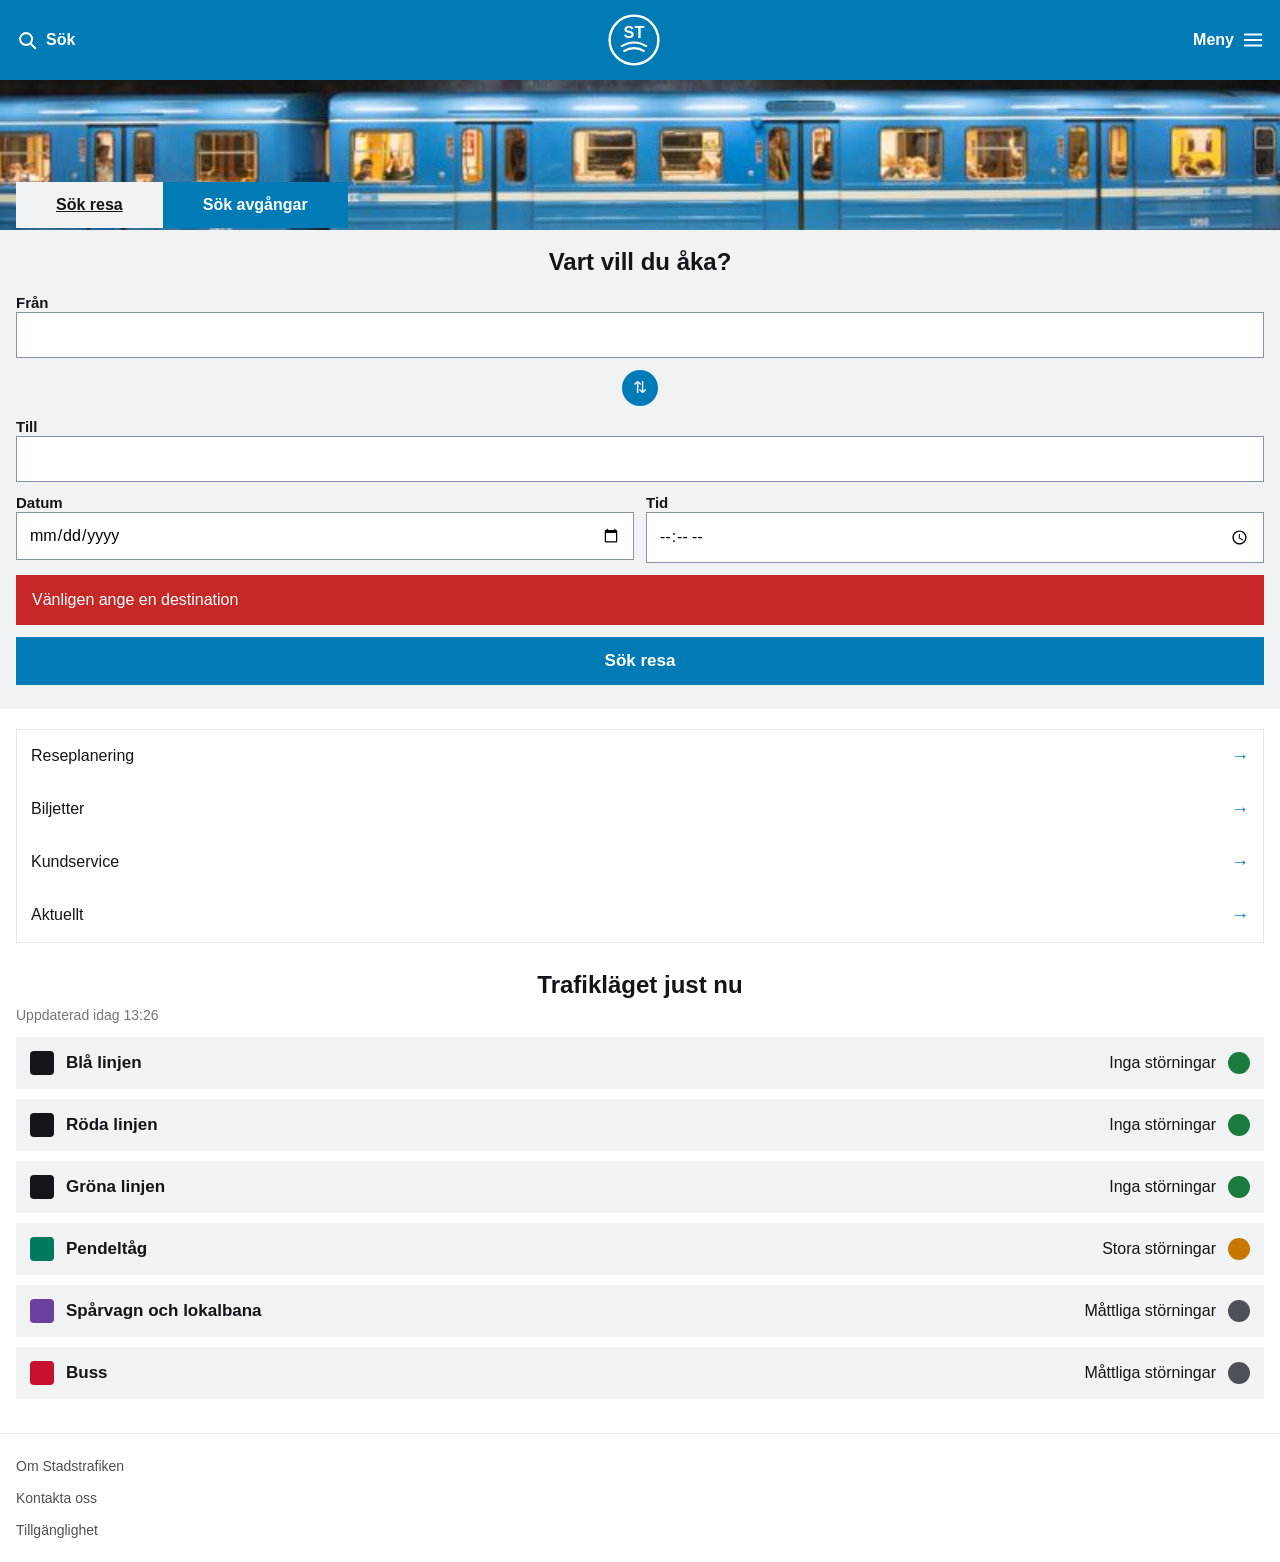
==== commit b24946fd: "Merge aefdf7bc91bf4a2e7b8bad619e37fb9e6e07e2fe into 83b352bf126f0aaf589681033208000d4c8c04aa" ====
--- a/index.html
+++ b/index.html
@@ -1,198 +1,136 @@
-<!doctype html>
+<!DOCTYPE html>
 <html lang="sv">
-  <head>
-    <meta charset="UTF-8" />
-    <meta name="viewport" content="width=device-width, initial-scale=1.0" />
-    <link rel="stylesheet" href="css/style.css" />
+<head>
+    <meta charset="UTF-8">
+    <meta name="viewport" content="width=device-width, initial-scale=1.0">
+    <link rel="stylesheet" href="css/style.css">
     <title>Stadstrafiken</title>
-  </head>
-  <body>
-    <header>
-      <nav class="topfalt" aria-label="övrigalänkar">
-        <div class="topfalt-grupp">
-          <a href="index.html" aria-current="page">Privat </a>
-          <a href="foretag.html">Företag</a>
+</head>
+<body>
+    <header class="topbar">
+        <button class="topbar-sok" tabindex="1">
+            <svg class="ikon" viewBox="0 0 24 24" fill="none" stroke="currentColor" stroke-width="2.2" stroke-linecap="round">
+                <circle cx="11" cy="11" r="6.5"/>
+                <line x1="15.8" y1="15.8" x2="21" y2="21"/>
+            </svg>
+            <span>Sök</span>
+        </button>
+        <img src="img/logo.svg" alt="ST Logobild" class="logo">
+        <button class="topbar-meny" tabindex="2">
+            <span>Meny</span>
+            <svg class="ikon" viewBox="0 0 24 24" fill="none" stroke="currentColor" stroke-width="2.2" stroke-linecap="round">
+                <line x1="3" y1="6" x2="21" y2="6"/>
+                <line x1="3" y1="12" x2="21" y2="12"/>
+                <line x1="3" y1="18" x2="21" y2="18"/>
+            </svg>
+        </button>
+    </header>
+
+    <section class="hero">
+        <img src="img/tunnelbana-stockholm-1-1.jpg" alt="Bild på tunnelbanan i Stockholm" class="hero-bild">
+        <div class="flikar">
+            <button class="flik aktiv flik-knapp" tabindex="3">Sök resa</button>
+            <button class="flik flik-knapp" tabindex="4">Sök avgångar</button>
+        </div>
+    </section>
+
+    <main class="sokpanel">
+        <h1 class="sokrubrik">Vart vill du åka?</h1>
+
+        <form id="reseplanerare-form">
+        <div class="falt">
+            <label class="etikett" id="reseplanerare-fran-label">Från</label>
+            <input tabindex="5" type="text" class="input" autocomplete= "address-level3">
         </div>
 
-        <div class="topfalt-grupp">
-          <a href="english.html" lang="en">English</a>
-          <a href="teckenspråk.html">Teckenspråk</a>
-          <a href="lattlast.html">Lättläst</a>
-          <a href="logga-in.html">Logga in</a>
-        </div>
-      </nav>
+        <div class="vaxla">⇅</div>
 
-      <nav class="topbar" aria-label="Övriga länkar">
-        <img src="img/logo.svg" class="logo" />
-
-        <div class="desktop-meny">
-          <a href="reseplanering.html">Reseplanering</a>
-          <a href="biljetter.html">Biljetter</a>
-          <a href="kundservice.html">Kundservice</a>
-          <a href="aktuellt.html">Aktuellt</a>
+        <div class="falt">
+            <label class="etikett" id="reseplanerare-till-label">Till</label>
+            <input tabindex="6" type="text" class="input" autocomplete= "address-level3">
         </div>
 
-        <!-- sök  -->
-        <button class="topbar-sok">
-          <svg
-            class="ikon"
-            viewBox="0 0 24 24"
-            fill="none"
-            stroke="currentColor"
-            stroke-width="2.2"
-            stroke-linecap="round"
-          >
-            <circle cx="11" cy="11" r="6.5" />
-            <line x1="15.8" y1="15.8" x2="21" y2="21" />
-          </svg>
-          <span>Sök</span>
-        </button>
-        <button class="topbar-meny">
-          <span>Meny</span>
-          <svg
-            class="ikon"
-            viewBox="0 0 24 24"
-            fill="none"
-            stroke="currentColor"
-            stroke-width="2.2"
-            stroke-linecap="round"
-          >
-            <line x1="3" y1="6" x2="21" y2="6" />
-            <line x1="3" y1="12" x2="21" y2="12" />
-            <line x1="3" y1="18" x2="21" y2="18" />
-          </svg>
-        </button>
-      </nav>
-    </header>
-    <main>
-      <div class="reseomrade">
-        <div class="hero">
-          <img src="img/tunnelbana-stockholm-1-1.jpg" class="hero-bild" />
-          <div class="flikar">
-            <button class="flik aktiv">Sök resa</button>
-            <button class="flik">Sök avgångar</button>
-          </div>
+        <div class="falt-rad">
+            <div class="falt">
+                <label class="etikett" id="reseplanerare-datum-label">Datum</label>
+                <input tabindex="7" type="date" class="input">
+            </div>
+            <div class="falt">
+                <label class="etikett" id="reseplanerare-tid-label">Tid</label>
+                <input tabindex="8" type="time" class="input">
+            </div>
+        </div>
+       </form>
+       
+        <div class="fel" role="alert">
+            <p>Vänligen ange en destination</p>
         </div>
 
-        <form class="sokpanel">
-          <h1 class="sokrubrik">Vart vill du åka?</h1>
+        <button tabindex="9" class="knapp">Sök resa</button>
+    </main>
 
-          <div class="falt falt-fran">
-            <label for="fran" class="etikett">Från</label>
-            <input
-              type="text"
-              id="fran"
-              name="fran"
-              class="input"
-              autocomplete="on"
-            />
-          </div>
+    <nav class="genvagar">
+        <a href="" class="genvag-lank">
+            <div tabindex="10" class="genvag">Reseplanering<span class="pil">→</span></div>
+        </a>
+        <a href="" class="genvag-lank">
+            <div tabindex="11" class="genvag">Biljetter<span class="pil">→</span></div>
+        </a>
+        <a href="" class="genvag-lank">
+            <div tabindex="12" class="genvag">Kundservice<span class="pil">→</span></div>
+        </a>
+        <a href="" class="genvag-lank">
+            <div tabindex="13" class="genvag">Aktuellt<span class="pil">→</span></div>
+        </a>
+    </nav>
 
-          <button type="button" class="vaxla" aria-label="byt plats">
-            <span aria-hidden="true">⇅</span>
-          </button>
-          <div class="falt falt-till">
-            <label for="till" class="etikett">Till</label>
-            <input
-              type="text"
-              id="till"
-              name="till"
-              class="input"
-              autocomplete="on"
-            />
-          </div>
+    <section class="trafik">
+        <h2 class="trafikrubrik">Trafikläget just nu</h2>
+        <div class="uppdaterad">Uppdaterad idag 13:26</div>
 
-          <div class="falt-rad">
-            <div class="falt">
-              <label for="datum" class="etikett">Datum</label>
-              <input type="date" id="datum" name="datum" class="input" />
-            </div>
-            <div class="falt">
-              <label for="tid" class="etikett">Tid</label>
-              <input type="time" id="tid" name="tid" class="input" />
-            </div>
-          </div>
+        <div class="linjekort">
+            <span class="linjeikon tunnelbana"></span>
+            <h3 class="linjenamn">Blå linjen</h3>
+            <p class="trafiklage-bla">Inga störningar</p>
+            <span class="status ok"></span>
+        </div>
+        <div class="linjekort">
+            <span class="linjeikon tunnelbana"></span>
+            <h4 class="linjenamn">Röda linjen</h4>
+            <p class="trafiklage-rod">Inga störningar</p>
+            <span class="status ok"></span>
+        </div>
+        <div class="linjekort">
+            <span class="linjeikon tunnelbana"></span>
+            <h3 class="linjenamn">Gröna linjen</h3>
+            <p class="trafiklage-gro">Inga störningar</p>
+            <span class="status ok"></span>
+        </div>
+        <div class="linjekort">
+            <span class="linjeikon pendel"></span>
+            <h3 class="linjenamn">Pendeltåg</h3>
+            <p class="trafiklage-pendel">Stora störningar</p>
+            <span class="status varning"></span>
+        </div>
+        <div class="linjekort">
+            <span class="linjeikon sparvagn"></span>
+            <h3 class="linjenamn">Spårvagn och lokalbana</h3>
+            <p class="trafiklage-sporvagn">Måttliga störningar</p>
+            <span class="status info"></span>
+        </div>
+        <div class="linjekort">
+            <span class="linjeikon buss"></span>
+            <h3 class="linjenamn">Buss</h3>
+            <p class="trafiklage-buss">Måttliga störningar</p>
+            <span class="status info"></span>
+        </div>
+    </section>
 
-          <div class="fel" role="alert">
-            Fel: Avreseplan saknas. Fyll i fältet "Från" för att söka en resa.
-          </div>
+    <footer class="fot">
+        <div class="fot-lank">Om Stadstrafiken</div>
+        <div class="fot-lank">Kontakta oss</div>
+        <div class="fot-lank">Tillgänglighet</div>
+    </footer>
 
-          <button class="knapp">Sök resa</button>
-        </form>
-      </div>
-
-      <div class="genvagar">
-        <a href="" class="genvag"
-          >Reseplanering<span class="pil" aria-hidden="true">→</span></a
-        >
-        <a href="" class="genvag"
-          >Biljetter<span class="pil" aria-hidden="true">→</span></a
-        >
-        <a href="" class="genvag"
-          >Kundservice<span class="pil" aria-hidden="true">→</span></a
-        >
-        <a href="" class="genvag"
-          >Aktuellt<span class="pil" aria-hidden="true">→</span></a
-        >
-      </div>
-
-      <div class="trafik">
-        <h2 class="trafikrubrik">Trafikläget just nu</h2>
-        <p class="uppdaterad">Uppdaterad idag 13:26</p>
-
-        <div class="trafik-lista">
-          <div class="linjekort">
-            <span class="linjeikon tunnelbana"></span>
-            <span class="linjenamn">Blå linjen</span>
-
-            <span class="linjestatus">
-              <span class="status ok" aria-hidden="true"></span>
-              <span> Inga rapporterade störningar</span>
-            </span>
-          </div>
-          <div class="linjekort">
-            <span class="linjeikon tunnelbana"></span>
-            <span class="linjenamn">Röda linjen</span>
-
-            <span class="linjestatus">
-              <span class="status ok" aria-hidden="true"></span>
-              <span>Inga rapporterade störningar</span>
-            </span>
-          </div>
-          <div class="linjekort">
-            <span class="linjeikon tunnelbana"></span>
-            <span class="linjenamn">Gröna linjen</span>
-
-            <span class="linjestatus">
-              <span class="status ok" aria-hidden="true"></span>
-              <span>Inga rapporterade störningar</span>
-            </span>
-          </div>
-          <div class="linjekort">
-            <span class="linjeikon pendel"></span>
-            <span class="linjenamn">Pendeltåg</span>
-            <span class="status varning" aria-hidden="true"></span>
-            <span>Stora störningar</span>
-          </div>
-          <div class="linjekort">
-            <span class="linjeikon sparvagn"></span>
-            <span class="linjenamn">Spårvagn och lokalbana</span>
-            <span class="status info" aria-hidden="true"></span>
-            <span>Måttliga störningar</span>
-          </div>
-          <div class="linjekort">
-            <span class="linjeikon buss"></span>
-            <span class="linjenamn">Buss</span>
-            <span class="status info" aria-hidden="true"></span>
-            <span>Måttliga störningar</span>
-          </div>
-        </div>
-      </div>
-    </main>
-    <footer class="fot">
-      <div class="fot-lank">Om Stadstrafiken</div>
-      <div class="fot-lank">Kontakta oss</div>
-      <div class="fot-lank">Tillgänglighet</div>
-    </footer>
-  </body>
+</body>
 </html>
--- a/css/style.css
+++ b/css/style.css
@@ -1,525 +1,279 @@
 * {
-  margin: 0;
-  padding: 0;
-  box-sizing: border-box;
+    margin: 0;
+    padding: 0;
+    box-sizing: border-box;
 }
 
 body {
-  font-family: "Helvetica Neue", Helvetica, Arial, sans-serif;
-  font-size: 16px;
-  color: #12151a;
-  background-color: #ffffff;
+    font-family: 'Helvetica Neue', Helvetica, Arial, sans-serif;
+    font-size: 16px;
+    color: #12151a;
+    background-color: #ffffff;
+}
+
+:focus-visible {
+    outline: 2px solid #000000;
+    outline-offset: 0px;
 }
 
 /* --- Topbar --- */
 
 .topbar {
-  display: flex;
-  align-items: center;
-  justify-content: space-between;
-  background-color: #007bb5;
-  color: #ffffff;
-  padding: 14px 16px;
+    display: flex;
+    align-items: center;
+    justify-content: space-between;
+    background-color: #007bb5;
+    color: #ffffff;
+    padding: 14px 16px;
 }
 
 .topbar-sok,
 .topbar-meny {
-  background: transparent;
-  border: none;
-  color: white;
-  display: flex;
-  align-items: center;
-  gap: 8px;
-  font-size: 16px;
-  font-weight: 600;
-  cursor: pointer;
+    display: flex;
+    align-items: center;
+    gap: 8px;
+    font-size: 16px;
+    font-weight: 600;
+    cursor: pointer;
+    border-style: none;
+    background: none;
+    color: inherit;
+}
+
+.flik-knapp {
+    border-style: none;
+    background: none;
+    color: inherit;
+    font-weight: inherit;
+    text-decoration: inherit;
+    font-size: inherit;
 }
 
 .ikon {
-  width: 22px;
-  height: 22px;
-  flex: 0 0 22px;
+    width: 22px;
+    height: 22px;
+    flex: 0 0 22px;
 }
 
 .logo {
-  width: 52px;
-  height: 52px;
+    width: 52px;
+    height: 52px;
 }
 
 /* --- Hero --- */
 
 .hero {
-  position: relative;
-  background-color: #0e1620;
+    position: relative;
+    background-color: #0e1620;
 }
 
 .hero-bild {
-  display: block;
-  width: 100%;
-  height: 150px;
-  object-fit: cover;
+    display: block;
+    width: 100%;
+    height: 150px;
+    object-fit: cover;
 }
 
 .flikar {
-  display: flex;
-  padding: 0 16px;
-  margin-top: -48px;
-  position: relative;
-}
+    display: flex;
+    padding: 0 16px;
+    margin-top: -48px;
+    position: relative;
+}
+
 
 .flik {
-  padding: 14px 40px;
-  font-size: 16px;
-  font-weight: 700;
-  background-color: #007bb5;
-  color: #ffffff;
-  cursor: pointer;
-  white-space: nowrap;
+    padding: 14px 40px;
+    font-size: 16px;
+    font-weight: 700;
+    background-color: #007bb5;
+    color: #ffffff;
+    cursor: pointer;
+    white-space: nowrap;
 }
 
 .flik.aktiv {
-  background-color: #f1f2f3;
-  color: #12151a;
-  text-decoration: underline;
+    background-color: #f1f2f3;
+    color: #12151a;
+    text-decoration: underline;
 }
 
 /* --- Sökpanel --- */
 
 .sokpanel {
-  background-color: #f1f2f3;
-  padding: 20px 16px 24px;
+    background-color: #f1f2f3;
+    padding: 20px 16px 24px;
 }
 
 .sokrubrik {
-  font-size: 24px;
-  font-weight: 700;
-  text-align: center;
-  margin-bottom: 18px;
+    font-size: 24px;
+    font-weight: 700;
+    text-align: center;
+    margin-bottom: 18px;
 }
 
 .falt {
-  margin-bottom: 12px;
+    margin-bottom: 12px;
 }
 
 .etikett {
-  display: block;
-  font-size: 15px;
-  font-weight: 700;
-  margin-bottom: 6px;
+    font-size: 15px;
+    font-weight: 700;
+    margin-bottom: 6px;
 }
 
 .input {
-  width: 100%;
-  font-family: inherit;
-  font-size: 16px;
-  padding: 13px 12px;
-  border: 2px solid #888;
-  background-color: #ffffff;
-}
-
-:focus-visible {
-  outline: 3px solid #111;
-  outline-offset: 3px;
-  box-shadow: 0 0 0 3px white;
+    width: 100%;
+    font-family: inherit;
+    font-size: 16px;
+    padding: 13px 12px;
+    border: 1px solid #8693A7;
+    background-color: #ffffff;
 }
 
 .falt-rad {
-  display: flex;
-  gap: 12px;
+    display: flex;
+    gap: 12px;
 }
 
 .falt-rad .falt {
-  flex: 1 1 0;
+    flex: 1 1 0;
 }
 
 .vaxla {
-  width: 36px;
-  height: 36px;
-  margin: 0 auto 12px;
-  border-radius: 50%;
-  background-color: #007bb5;
-  color: #ffffff;
-  font-size: 17px;
-  line-height: 36px;
-  text-align: center;
-  cursor: pointer;
+    width: 36px;
+    height: 36px;
+    margin: 0 auto 12px;
+    border-radius: 50%;
+    background-color: #007bb5;
+    color: #ffffff;
+    font-size: 17px;
+    line-height: 36px;
+    text-align: center;
+    cursor: pointer;
 }
 
 .fel {
-  display: none;
-  height: 3px;
-  background-color: #c62828;
-  color: #c62828;
-  border: 2px solid red;
-  padding: 12px;
-  margin-bottom: 12px;
-  margin-top: 12px;
+    display: block;
+    /*height: 3px;*/
+    background-color: #c62828;
+    color: white;
+    margin-bottom: 12px;
+    padding:1em;
 }
 
 .knapp {
-  background-color: #007bb5;
-  color: #ffffff;
-  font-size: 17px;
-  font-weight: 700;
-  text-align: center;
-  padding: 14px;
-  cursor: pointer;
-  display: block;
-  width: 100%;
-  border: none;
-  font: inherit;
-  cursor: pointer;
-  box-sizing: border-box;
+    background-color: #007bb5;
+    color: #ffffff;
+    font-size: 17px;
+    font-weight: 700;
+    text-align: center;
+    padding: 14px;
+    cursor: pointer;
+    width: 100%;
+    border-style: none;
 }
 
 /* --- Genvägar --- */
 
 .genvagar {
-  margin: 20px 16px;
-  border: 1px solid #e4e6e8;
+    margin: 20px 16px;
+    border: 1px solid #e4e6e8;
 }
 
 .genvag {
-  display: flex;
-  align-items: center;
-  justify-content: space-between;
-  padding: 16px 14px;
-  font-size: 16px;
-  border-bottom: 1px solid #e4e6e8;
-  cursor: pointer;
-  color: inherit;
-  text-decoration: none;
+    display: flex;
+    align-items: center;
+    justify-content: space-between;
+    padding: 16px 14px;
+    font-size: 16px;
+    border-bottom: 1px solid #e4e6e8;
+    cursor: pointer;
+}
+
+.genvag-lank {
+    text-decoration: none;
+    color: inherit;
 }
 
 .genvag:last-child {
-  border-bottom: 0;
+    border-bottom: 0;
 }
 
 .pil {
-  color: #007bb5;
-  font-size: 18px;
+    color: #007bb5;
+    font-size: 18px;
 }
 
 /* --- Trafikläget --- */
 
 .trafik {
-  padding: 8px 16px 24px;
+    padding: 8px 16px 24px;
 }
 
 .trafikrubrik {
-  font-size: 24px;
-  font-weight: 700;
-  text-align: center;
-  margin-bottom: 8px;
+    font-size: 24px;
+    font-weight: 700;
+    text-align: center;
+    margin-bottom: 8px;
 }
 
 .uppdaterad {
-  font-size: 14px;
-  color: #666666;
-  margin-bottom: 14px;
+    font-size: 14px;
+    color: #757575;
+    margin-bottom: 14px;
+    background-color: #ffffff;
 }
 
 .linjekort {
-  display: flex;
-  align-items: center;
-  gap: 12px;
-  background-color: #f1f2f3;
-  padding: 14px;
-  margin-bottom: 10px;
+    display: flex;
+    align-items: center;
+    gap: 12px;
+    background-color: #f1f2f3;
+    padding: 14px;
+    margin-bottom: 10px;
 }
 
 .linjeikon {
-  width: 24px;
-  height: 24px;
-  flex: 0 0 24px;
-  border-radius: 4px;
-}
-
-.tunnelbana {
-  background-color: #12151a;
-}
-.pendel {
-  background-color: #007a5e;
-}
-.sparvagn {
-  background-color: #6a3f9e;
-}
-.buss {
-  background-color: #c8102e;
-}
+    width: 24px;
+    height: 24px;
+    flex: 0 0 24px;
+    border-radius: 4px;
+}
+
+.tunnelbana { background-color: #12151a; }
+.pendel     { background-color: #007a5e; }
+.sparvagn   { background-color: #6a3f9e; }
+.buss       { background-color: #c8102e; }
 
 .linjenamn {
-  flex: 1 1 auto;
-  font-size: 17px;
-  font-weight: 700;
-  white-space: nowrap;
-}
-
-.linjestatus {
-  margin-left: auto;
-  display: flex;
-  align-items: center;
-  gap: 8px;
+    flex: 1 1 auto;
+    font-size: 17px;
+    font-weight: 700;
+    white-space: nowrap;
 }
 
 .status {
-  width: 22px;
-  height: 22px;
-  flex: 0 0 22px;
-  border-radius: 50%;
-}
-
-.status.ok {
-  background-color: #1b7a3d;
-}
-.status.varning {
-  background-color: #c77700;
-}
-.status.info {
-  background-color: #4c5157;
-}
+    width: 22px;
+    height: 22px;
+    flex: 0 0 22px;
+    border-radius: 50%;
+}
+
+.status.ok      { background-color: #1b7a3d; }
+.status.varning { background-color: #c77700; }
+.status.info    { background-color: #4c5157; }
 
 /* --- Fot --- */
 
 .fot {
-  border-top: 1px solid #e4e6e8;
-  padding: 16px;
+    border-top: 1px solid #e4e6e8;
+    padding: 16px;
 }
 
 .fot-lank {
-  font-size: 14px;
-  color: #666666;
-  padding: 8px 0;
-  cursor: pointer;
-}
-
-.desktop-meny {
-  display: none;
-}
-
-.topbar-sok {
-  order: -1;
-}
-
-.topfalt {
-  display: none;
-}
-
-@media (min-width: 1100px) {
-  .trafik {
-    width: calc(100% - 80px);
-    max-width: 1200px;
-    margin-inline: auto;
-    padding: 32px 0;
-  }
-  .trafikrubrik {
-    font-size: 28px;
-  }
-  .trafiklista {
-    display: grid;
-    grid-template-columns: repeat(2, minmax(0, 1fr));
-    gap: 12px 16px;
-  }
-  .linjekort {
-    min-width: 0;
-    margin-bottom: 0;
     font-size: 14px;
-  }
-
-  .linjekort:nth-child(1) {
-    grid-column: 1;
-    grid-row: 1;
-  }
-
-  .linjekort:nth-child(2) {
-    grid-column: 1;
-    grid-row: 2;
-  }
-  .linjekort:nth-child(3) {
-    grid-column: 1;
-    grid-row: 3;
-  }
-
-  /* Höger kolumn */
-  .linjekort:nth-child(5) {
-    grid-column: 2;
-    grid-row: 1;
-  }
-
-  .linjekort:nth-child(6) {
-    grid-column: 2;
-    grid-row: 2;
-  }
-
-  .linjekort:nth-child(4) {
-    grid-column: 2;
-    grid-row: 3;
-  }
-
-  .linjenamn {
-    min-width: 0;
-    white-space: normal;
-  }
-  .topbar {
-    justify-content: flex-start;
-    gap: 32px;
-    padding: 16px 40px;
-  }
-  .logo {
-    order: 0;
-  }
-
-  .desktop-meny {
-    display: flex;
-    order: 1;
-    gap: 28px;
-  }
-
-  .desktop-meny a {
-    color: inherit;
-    text-decoration: none;
-    font-weight: 700;
-  }
-  .topbar-sok {
-    order: 2;
-    margin-left: auto;
-  }
-
-  .topbar-meny {
-    display: none;
-  }
-
-  .genvagar {
-    display: none;
-  }
-  .topfalt {
-    display: flex;
-    justify-content: space-between;
-    align-items: center;
-    background-color: #12151a;
-    color: white;
-    padding-block: 10px;
-    font-size: 13px;
-  }
-
-  .topfalt-grupp {
-    display: flex;
-    gap: 24px;
-  }
-  .topfalt a {
-    color: inherit;
-    text-decoration: none;
-  }
-
-  .topfalt a[aria-current="page"] {
-    font-weight: 700;
-    text-decoration: underline;
-  }
-
-  .topfalt,
-  .topbar {
-    padding: 16px 40px;
-  }
-
-  .sokpanel {
-    width: calc(100% - 80px);
-    max-width: 1200px;
-    margin-inline: auto;
-    padding: 24px 32px 28px;
-
-    display: grid;
-    grid-template-columns: minmax(0, 1fr) 44px minmax(0, 1fr);
-    grid-template-areas:
-      "rubrik rubrik rubrik"
-      "fran vaxla till"
-      "datum datum knapp";
-    gap: 16px;
-  }
-  .sokrubrik {
-    grid-area: rubrik;
-    margin-bottom: 6px;
-    font-size: 28px;
-  }
-
-  .falt-fran {
-    grid-area: fran;
-  }
-
-  .falt-till {
-    grid-area: till;
-  }
-
-  .sokpanel .falt {
-    margin-bottom: 0;
-    min-width: 0;
-  }
-
-  .vaxla {
-    grid-area: vaxla;
-    width: 44px;
-    height: 44px;
-    line-height: 44px;
-    border: none;
-    padding: 0;
-    margin: 0;
-    align-self: end;
-    margin-bottom: 3px;
-  }
-
-  .vaxla span {
-    display: block;
-    transform: rotate(90deg);
-  }
-
-  .falt-rad {
-    grid-area: datum;
-    width: 100%;
-    max-width: 416px;
-  }
-
-  .knapp {
-    grid-area: knapp;
-    width: auto;
-    justify-self: end;
-    align-self: end;
-    padding: 14px 32px;
-    font-size: 17px;
-    font-weight: 700;
-  }
-
-  .fel {
-    grid-column: 1 / -1;
-  }
-  .reseomrade {
-    background-image: url("../img/tunnelbana-stockholm-1-1.jpg");
-    background-size: cover;
-    background-position: center;
-    padding-bottom: 32px;
-  }
-  .hero {
-    background-color: transparent;
-  }
-  .hero-bild {
-    height: 230px;
-    visibility: hidden;
-  }
-
-  .flikar {
-    justify-content: center;
-    padding: 0;
-    margin-top: -48px;
-  }
-
-  .flik {
-    height: 48px;
-    padding: 0 32px;
-    border: none;
-  }
-  .fot {
-    display: flex;
-    align-items: center;
-    gap: 28px;
-    padding-block: 16px;
-    padding-inline: max(40px, calc((100% - 1200px) / 2));
-  }
-}
+    color: #505050;
+    padding: 8px 0;
+    cursor: pointer;
+}
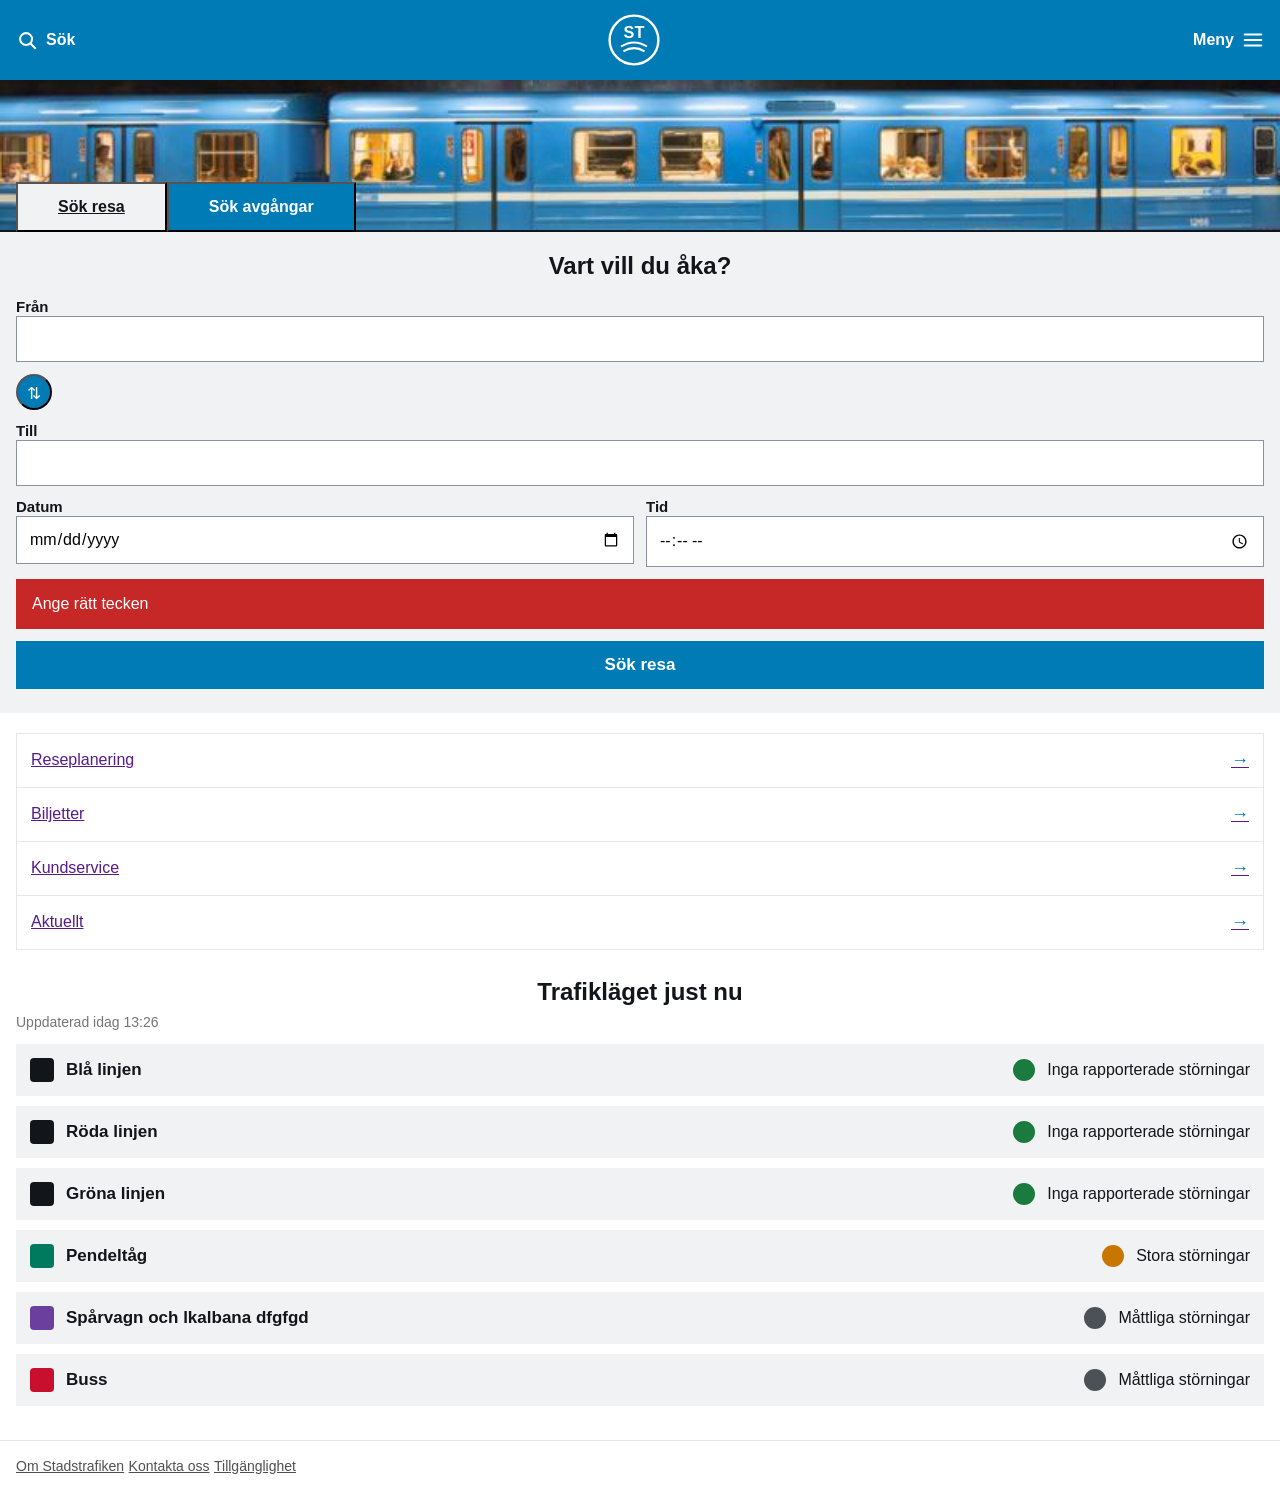
==== commit 4d6cc04c: "asddas" ====
--- a/index.html
+++ b/index.html
@@ -7,16 +7,17 @@
     <title>Stadstrafiken</title>
 </head>
 <body>
+
     <header class="topbar">
-        <button class="topbar-sok" tabindex="1">
+        <button class="topbar-sok focus">
             <svg class="ikon" viewBox="0 0 24 24" fill="none" stroke="currentColor" stroke-width="2.2" stroke-linecap="round">
                 <circle cx="11" cy="11" r="6.5"/>
                 <line x1="15.8" y1="15.8" x2="21" y2="21"/>
             </svg>
             <span>Sök</span>
         </button>
-        <img src="img/logo.svg" alt="ST Logobild" class="logo">
-        <button class="topbar-meny" tabindex="2">
+        <img src="img/logo.svg" alt="st-logo" class="logo">
+        <button class="topbar-meny focus">
             <span>Meny</span>
             <svg class="ikon" viewBox="0 0 24 24" fill="none" stroke="currentColor" stroke-width="2.2" stroke-linecap="round">
                 <line x1="3" y1="6" x2="21" y2="6"/>
@@ -26,110 +27,100 @@
         </button>
     </header>
 
-    <section class="hero">
-        <img src="img/tunnelbana-stockholm-1-1.jpg" alt="Bild på tunnelbanan i Stockholm" class="hero-bild">
-        <div class="flikar">
-            <button class="flik aktiv flik-knapp" tabindex="3">Sök resa</button>
-            <button class="flik flik-knapp" tabindex="4">Sök avgångar</button>
-        </div>
-    </section>
-
-    <main class="sokpanel">
-        <h1 class="sokrubrik">Vart vill du åka?</h1>
-
-        <form id="reseplanerare-form">
-        <div class="falt">
-            <label class="etikett" id="reseplanerare-fran-label">Från</label>
-            <input tabindex="5" type="text" class="input" autocomplete= "address-level3">
-        </div>
-
-        <div class="vaxla">⇅</div>
-
-        <div class="falt">
-            <label class="etikett" id="reseplanerare-till-label">Till</label>
-            <input tabindex="6" type="text" class="input" autocomplete= "address-level3">
-        </div>
-
-        <div class="falt-rad">
-            <div class="falt">
-                <label class="etikett" id="reseplanerare-datum-label">Datum</label>
-                <input tabindex="7" type="date" class="input">
-            </div>
-            <div class="falt">
-                <label class="etikett" id="reseplanerare-tid-label">Tid</label>
-                <input tabindex="8" type="time" class="input">
+    <main>
+        <div class="hero">
+            <img src="img/tunnelbana-stockholm-1-1.jpg" alt="tunnelbana" class="hero-bild">
+            <div class="flikar">
+                <button class="flik aktiv focus">Sök resa</button>
+                <button class="flik focus">Sök avgångar</button>
             </div>
         </div>
-       </form>
-       
-        <div class="fel" role="alert">
-            <p>Vänligen ange en destination</p>
+    
+        <div class="sokpanel">
+            <h1 class="sokrubrik">Vart vill du åka?</h1>
+    
+            <form class="falt">
+                <label for="name" class="etikett">Från</label>
+                <input type="text" id="name" autocomplete="cc-name" class="input">
+            </form>
+    
+            <button class="vaxla">⇅</button>
+    
+            <form class="falt">
+                <label for="too" class="etikett">Till</label>
+                <input type="text" id="too" autocomplete="cc-name" class="input">
+            </form> 
+    
+            <div class="falt-rad">
+                <form class="falt">
+                    <label for="date" class="etikett">Datum</label>
+                    <input type="date" id="date" class="input">
+                </form>
+                <form class="falt">
+                    <label for="time" class="etikett">Tid</label>   
+                    <input type="time" id="time" class="input">
+                </form>
+            </div>
+    
+            <div role="alert" aria-label="ange rätt tecken" class="fel">Ange rätt tecken</div>
+    
+            <button class="knapp">Sök resa</button>
         </div>
-
-        <button tabindex="9" class="knapp">Sök resa</button>
+    
+        <nav class="genvagar">
+            <a href="" class="genvag focus">Reseplanering<span class="pil">→</span></a>
+            <a href="" class="genvag focus">Biljetter<span class="pil">→</span></a>
+            <a href="" class="genvag focus">Kundservice<span class="pil">→</span></a    >
+            <a href="" class="genvag focus">Aktuellt<span class="pil">→</span></a>
+        </nav>
+    
+        <div class="trafik">
+            <h2 class="trafikrubrik">Trafikläget just nu</h2>
+            <div class="uppdaterad">Uppdaterad idag 13:26</div>
+    
+            <div class="linjekort">
+                <span class="linjeikon tunnelbana"></span>
+                <span class="linjenamn">Blå linjen</span>
+                <span class="status ok"></span>
+                <p>Inga rapporterade störningar</p>
+            </div>
+            <div class="linjekort">
+                <span class="linjeikon tunnelbana"></span>
+                <span class="linjenamn">Röda linjen</span>
+                <span class="status ok"></span>
+                <p>Inga rapporterade störningar</p>
+            </div>
+            <div class="linjekort">
+                <span class="linjeikon tunnelbana"></span>
+                <span class="linjenamn">Gröna linjen</span>
+                <span class="status ok"></span>
+                <p>Inga rapporterade störningar</p>
+            </div>
+            <div class="linjekort">
+                <span class="linjeikon pendel"></span>
+                <span class="linjenamn">Pendeltåg</span>
+                <span class="status varning"></span>
+                <p>Stora störningar</p>
+            </div>
+            <div class="linjekort">
+                <span class="linjeikon sparvagn"></span>
+                <span class="linjenamn">Spårvagn och lkalbana dfgfgd</span>
+                <span class="status info"></span>
+                <p>Måttliga störningar</p>
+            </div>
+            <div class="linjekort">
+                <span class="linjeikon buss"></span>
+                <span class="linjenamn">Buss</span>
+                <span class="status info"></span>
+                <p>Måttliga störningar</p>
+            </div>
+        </div>
     </main>
 
-    <nav class="genvagar">
-        <a href="" class="genvag-lank">
-            <div tabindex="10" class="genvag">Reseplanering<span class="pil">→</span></div>
-        </a>
-        <a href="" class="genvag-lank">
-            <div tabindex="11" class="genvag">Biljetter<span class="pil">→</span></div>
-        </a>
-        <a href="" class="genvag-lank">
-            <div tabindex="12" class="genvag">Kundservice<span class="pil">→</span></div>
-        </a>
-        <a href="" class="genvag-lank">
-            <div tabindex="13" class="genvag">Aktuellt<span class="pil">→</span></div>
-        </a>
-    </nav>
-
-    <section class="trafik">
-        <h2 class="trafikrubrik">Trafikläget just nu</h2>
-        <div class="uppdaterad">Uppdaterad idag 13:26</div>
-
-        <div class="linjekort">
-            <span class="linjeikon tunnelbana"></span>
-            <h3 class="linjenamn">Blå linjen</h3>
-            <p class="trafiklage-bla">Inga störningar</p>
-            <span class="status ok"></span>
-        </div>
-        <div class="linjekort">
-            <span class="linjeikon tunnelbana"></span>
-            <h4 class="linjenamn">Röda linjen</h4>
-            <p class="trafiklage-rod">Inga störningar</p>
-            <span class="status ok"></span>
-        </div>
-        <div class="linjekort">
-            <span class="linjeikon tunnelbana"></span>
-            <h3 class="linjenamn">Gröna linjen</h3>
-            <p class="trafiklage-gro">Inga störningar</p>
-            <span class="status ok"></span>
-        </div>
-        <div class="linjekort">
-            <span class="linjeikon pendel"></span>
-            <h3 class="linjenamn">Pendeltåg</h3>
-            <p class="trafiklage-pendel">Stora störningar</p>
-            <span class="status varning"></span>
-        </div>
-        <div class="linjekort">
-            <span class="linjeikon sparvagn"></span>
-            <h3 class="linjenamn">Spårvagn och lokalbana</h3>
-            <p class="trafiklage-sporvagn">Måttliga störningar</p>
-            <span class="status info"></span>
-        </div>
-        <div class="linjekort">
-            <span class="linjeikon buss"></span>
-            <h3 class="linjenamn">Buss</h3>
-            <p class="trafiklage-buss">Måttliga störningar</p>
-            <span class="status info"></span>
-        </div>
-    </section>
-
     <footer class="fot">
-        <div class="fot-lank">Om Stadstrafiken</div>
-        <div class="fot-lank">Kontakta oss</div>
-        <div class="fot-lank">Tillgänglighet</div>
+        <a href="#" class="fot-lank focus">Om Stadstrafiken</a>
+        <a href="#" class="fot-lank focus">Kontakta oss</a>
+        <a href="#" class="fot-lank focus">Tillgänglighet</a>
     </footer>
 
 </body>
